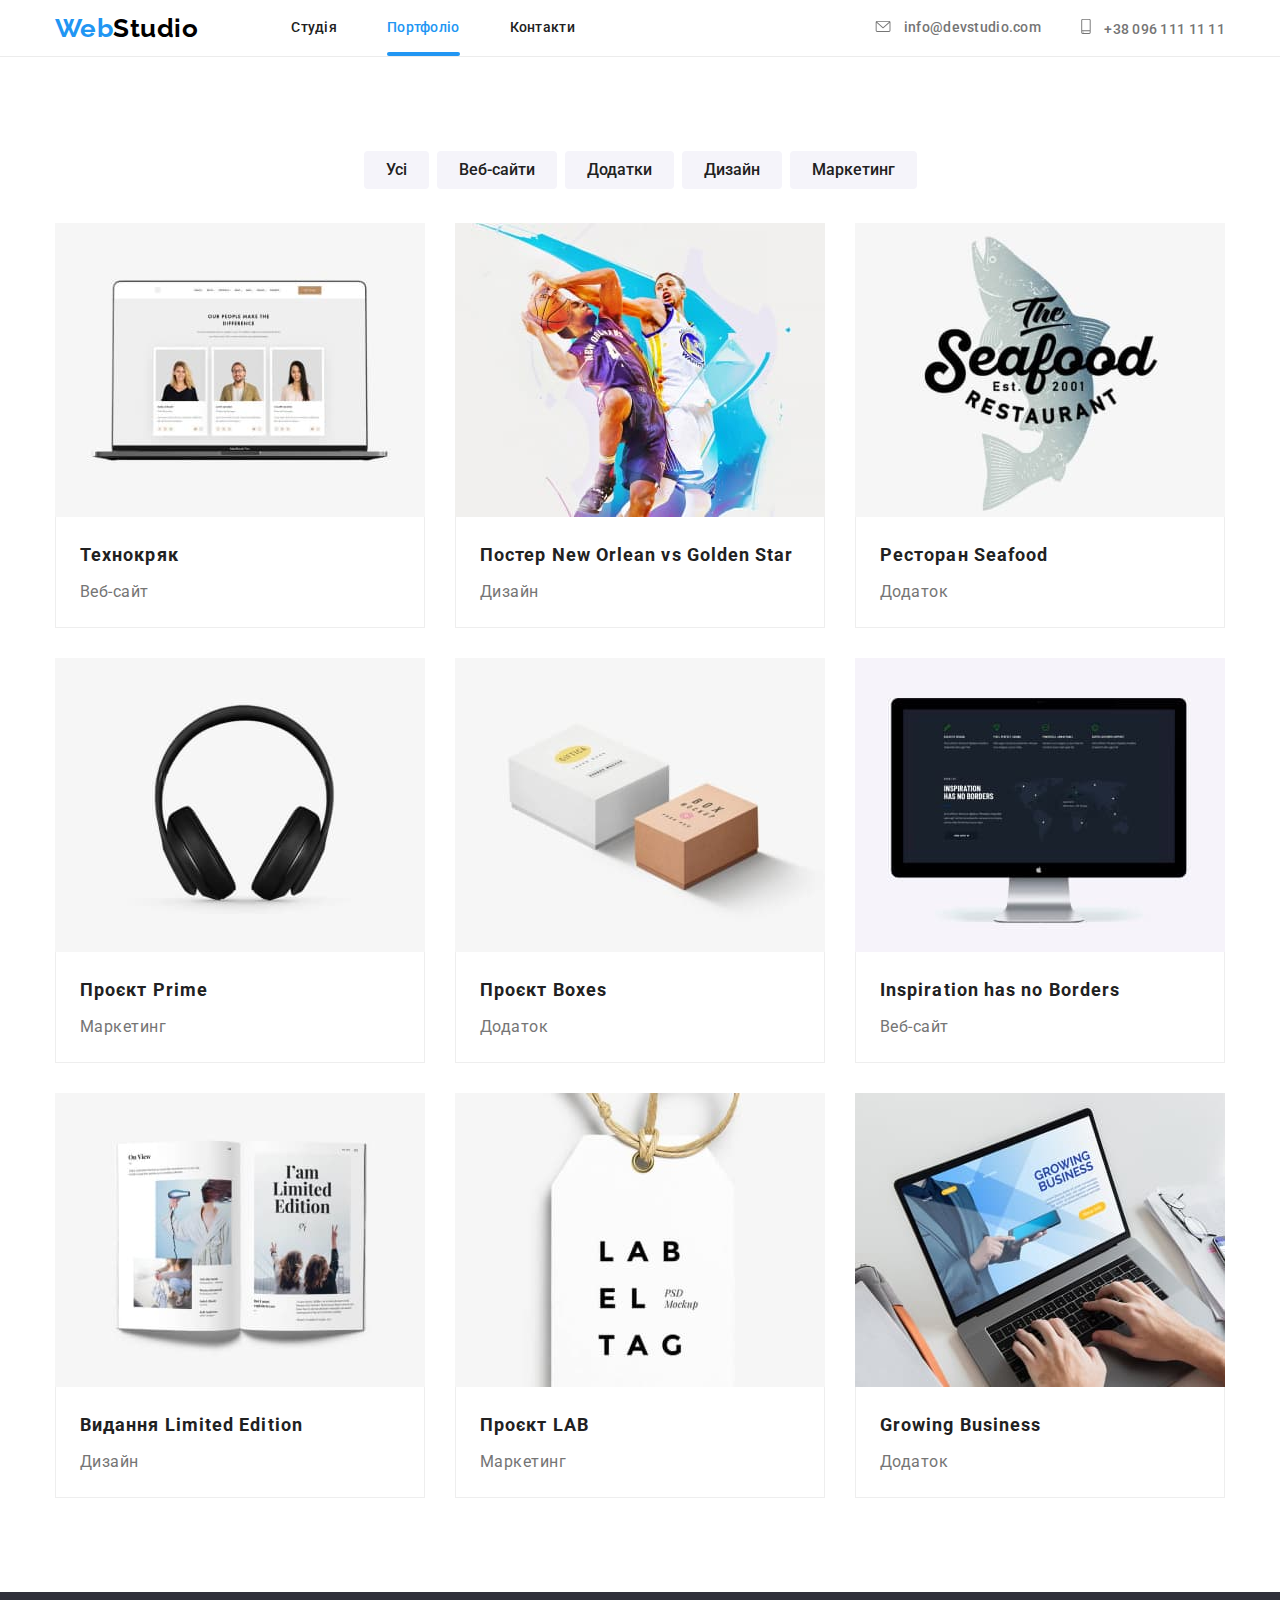
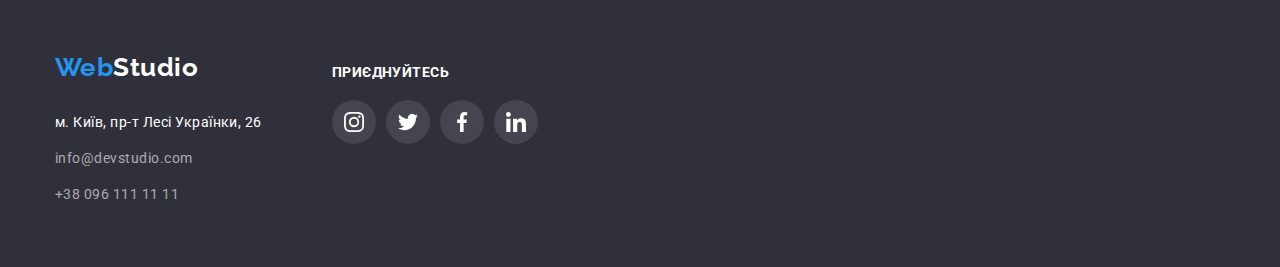
==== portfolio.html @ e801eea1 "hw6 start" ====
<!DOCTYPE html>
<html lang="uk">
<head>
    <meta charset="UTF-8">
    <meta http-equiv="X-UA-Compatible" content="IE=edge">
    <meta name="viewport" content="width=device-width, initial-scale=1.0">
    <title>WebStudio. Портфоліо</title>
    <link href="https://fonts.googleapis.com/css2?family=Raleway:wght@700&family=Roboto:wght@400;500;700;900&display=swap"
        rel="stylesheet">
    <link rel="stylesheet" href="https://cdnjs.cloudflare.com/ajax/libs/modern-normalize/1.1.0/modern-normalize.min.css">
    <link rel="stylesheet" href="./css/styles.css">
</head>
<body>
    <!--Page header-->
    <header class="page-header">
        <div class="container">
        <nav class="nav">
            <!--Logo-->
            <a href="/" class="logo">Web<span class="studio-header">Studio</span></a>
            <!--Links to other pages-->
            <ul class="site-nav list">
                <li class="item"><a href="./index.html" class="link">Студія</a></li>
                <li class="item"><a href="./portfolio.html" class="link current">Портфоліо</a></li>
                <li class="item"><a href="" class="link">Контакти</a></li>
            </ul>        
        <!--Contacts-->
        <ul class="contact-nav list">
            <li class="item">
                <a href="mailto:info@devstudio.com" class="link mail">
                    <svg class="icon" width="16" height="12">
                        <use href="./images/icons.svg#envelope"></use>
                    </svg>                    
                    info@devstudio.com
                </a>
            </li>
            <li class="item">
                <a href="tel:+380961111111" class="link tel">
                    <svg class="icon" width="10" height="16">
                        <use href="./images/icons.svg#smartphone"></use>
                    </svg>
                    +38 096 111 11 11
                </a>
            </li>
        </ul>
        </nav>
        </div>
    </header>
    <!-- Main content -->
    <main>
        <section class="portfolio">
            <div class="container">
                <h1 hidden>Портфоліо</h1>
                <!-- Buttons -->
                <ul class="buttons list">
                    <li class="item"><button class="link all" type="button">Усі</button></li>
                    <li class="item"><button class="link" type="button">Веб-сайти</button></li>
                    <li class="item"><button class="link" type="button">Додатки</button></li>
                    <li class="item"><button class="link" type="button">Дизайн</button></li>
                    <li class="item"><button class="link" type="button">Маркетинг</button></li>
                </ul>
                <!-- Projects -->
                <ul class="works list">
                    <li class="item">
                        <article class="card">
                            <a href="" class="service">
                                <div class="thumb">
                                    <img src="./images/img1.jpg" alt="Фото людей на мніторі" width="370">                                    
                                    <p class="text-overlay">Ресурс пропонує комплексні пропозиції з різним рівнем функціоналу та сервісів. Все це дозволить відвідувачу отримати
                                        вичерпні відомості про компанію чи приватну особу.</p>                                    
                                </div>
                                <div class="case">                                
                                    <h2 class="title">Технокряк</h2>
                                    <p class="text">Веб-сайт</p>
                                </div>
                            </a>
                        </article>
                    </li>
                    <li class="item">
                        <article class="card">
                            <a href="" class="service">
                                <div class="thumb">
                                    <img src="./images/img2.jpg" alt="Баскетболісти" width="370">                                    
                                    <p class="text-overlay">Ресурс пропонує комплексні пропозиції з різним рівнем функціоналу та сервісів. Все це
                                        дозволить відвідувачу отримати вичерпні відомості про компанію чи приватну особу.</p>                                    
                                </div>
                                <div class="case">
                                    <h2 class="title">Постер New Orlean vs Golden Star</h2>
                                    <p class="text">Дизайн</p>
                                </div>
                            </a>
                        </article>
                    </li>
                    <li class="item">
                        <article class="card">
                            <a href="" class="service">
                                <div class="thumb">
                                    <img src="./images/img3.jpg" alt="Логотип ресторану" width="370">                                    
                                    <p class="text-overlay">Ресурс пропонує комплексні пропозиції з різним рівнем функціоналу та сервісів. Все це
                                        дозволить відвідувачу отримати вичерпні відомості про компанію чи приватну особу.</p>                                
                                </div>
                                <div class="case">
                                    <h2 class="title">Ресторан Seafood</h2>
                                    <p class="text">Додаток</p>
                                </div>
                            </a>
                        </article>
                    </li>
                    <li class="item">
                        <article class="card">
                            <a href="" class="service">
                                <div class="thumb">
                                    <img src="./images/img4.jpg" alt="Навухники" width="370">                                    
                                    <p class="text-overlay">Ресурс пропонує комплексні пропозиції з різним рівнем функціоналу та сервісів. Все це
                                        дозволить відвідувачу отримати вичерпні відомості про компанію чи приватну особу.</p>                                    
                                </div>
                                <div class="case">
                                    <h2 class="title">Проєкт Prime</h2>
                                    <p class="text">Маркетинг</p>
                                </div>
                            </a>
                        </article>
                    </li>
                    <li class="item">
                        <article class="card">
                            <a href="" class="service">
                                <div class="thumb">
                                    <img src="./images/img5.jpg" alt="Коробки" width="370">                                    
                                    <p class="text-overlay">Ресурс пропонує комплексні пропозиції з різним рівнем функціоналу та сервісів. Все це
                                        дозволить відвідувачу отримати вичерпні відомості про компанію чи приватну особу.</p>                                    
                                </div>
                                <div class="case">
                                    <h2 class="title">Проєкт Boxes</h2>
                                    <p class="text">Додаток</p>
                                </div>
                            </a>
                        </article>
                    </li>
                    <li class="item">
                        <article class="card">
                            <a href="" class="service">
                                <div class="thumb">
                                    <img src="./images/img6.jpg" alt="Монітор" width="370">                                    
                                    <p class="text-overlay">Ресурс пропонує комплексні пропозиції з різним рівнем функціоналу та сервісів. Все це
                                        дозволить відвідувачу отримати вичерпні відомості про компанію чи приватну особу.</p>                                    
                                </div>
                                <div class="case">
                                    <h2 class="title">Inspiration has no Borders</h2>
                                    <p class="text">Веб-сайт</p>
                                </div>
                            </a>
                        </article>
                    </li>
                    <li class="item">
                        <article class="card">
                            <a href="" class="service">
                                <div class="thumb">
                                    <img src="./images/img7.jpg" alt="Журнал" width="370">                                    
                                    <p class="text-overlay">Ресурс пропонує комплексні пропозиції з різним рівнем функціоналу та сервісів. Все це
                                        дозволить відвідувачу отримати вичерпні відомості про компанію чи приватну особу.</p>                                    
                                </div>
                                <div class="case">
                                    <h2 class="title">Видання Limited Edition</h2>
                                    <p class="text">Дизайн</p>
                                </div>
                            </a>
                        </article>
                    </li>
                    <li class="item">
                        <article class="card">
                            <a href="" class="service">
                                <div class="thumb">
                                    <img src="./images/img8.jpg" alt="Етикетка" width="370">                                    
                                    <p class="text-overlay">Ресурс пропонує комплексні пропозиції з різним рівнем функціоналу та сервісів. Все це
                                        дозволить відвідувачу отримати вичерпні відомості про компанію чи приватну особу.</p>                                    
                                </div>
                                <div class="case">
                                    <h2 class="title">Проєкт LAB</h2>
                                    <p class="text">Маркетинг</p>
                                </div>
                            </a>
                        </article>
                    </li>
                    <li class="item">
                        <article class="card">
                            <a href="" class="service">
                                <div class="thumb">
                                    <img src="./images/img9.jpg" alt="Ноутбук" width="370">                                    
                                    <p class="text-overlay">Ресурс пропонує комплексні пропозиції з різним рівнем функціоналу та сервісів. Все це
                                        дозволить відвідувачу отримати вичерпні відомості про компанію чи приватну особу.</p>                                    
                                </div>
                                <div class="case">
                                    <h2 class="title">Growing Business</h2>
                                    <p class="text">Додаток</p>
                                </div>
                        </a>
                        </article>
                    </li>
                </ul>                
            </div>
        </section>
    </main>
    <!-- Footer -->
    <footer class="footer">
        <div class="container">
            <div class="footer-contacts">
                <a href="/" class="logo">Web<span class="studio-footer">Studio</span></a>
                <address class="address">
                    <p class="map">м. Київ, пр-т Лесі Українки, 26</p>
                    <a href="mailto:info@devstudio.com" class="link mail">info@devstudio.com</a>
                    <a href="tel:+380961111111" class="link tel">+38 096 111 11 11</a>
                </address>
            </div>
            <div class="footer-join">
                <h3 class="title">приєднуйтесь</h3>
                <ul class="footer-join-list list">
                    <li class="footer-soc-items">
                        <a href="#" class="footer-soc-link link">
                            <svg width="20" height="20" class="footer-soc-icons">
                                <use href="./images/icons.svg#instagram"></use>
                            </svg>
                        </a>
                    </li>
                    <li class="footer-soc-items">
                        <a href="#" class="footer-soc-link link">
                            <svg width="20" height="20" class="footer-soc-icons">
                                <use href="./images/icons.svg#twitter"></use>
                            </svg>
                        </a>
                    </li>
                    <li class="footer-soc-items">
                        <a href="#" class="footer-soc-link link">
                            <svg width="20" height="20" class="footer-soc-icons">
                                <use href="./images/icons.svg#facebook"></use>
                            </svg>
                        </a>
                    </li>
                    <li class="footer-soc-items">
                        <a href="#" class="footer-soc-link link">
                            <svg width="20" height="20" class="footer-soc-icons">
                                <use href="./images/icons.svg#linkedin"></use>
                            </svg>
                        </a>
                    </li>
                </ul>
            </div>
        </div>
    </footer>
</body>
</html>
---- css/styles.css ----
/* основной цвет текста #212121*/
/* вторичный цвет теста #757575*/
/* цвет акцента #2196F3*/
/* белый цвет текста #FFFFFF*/
/* черный цвет лого #000000*/
/* серый цвет текста в футере rgba(255, 255, 255, 0.6)*/
/* бэкграунд цвет основной #FFFFFF */
/* бэкграунд цвет второстепенный #F5F4FA */
/* бэкграунд цвет хедера #FFFFFF */
/* бэкграунд цвет футера и героя #2F303A */
/* цвет ссылок футера rgba(255, 255, 255, 0.6) */
/* цвет неактивной иконки #AFB1B8 */
/* Постоянный эффект тени 0px 1px 3px rgba(0, 0, 0, 0.12), 0px 1px 1px rgba(0, 0, 0, 0.14), 0px 2px 1px rgba(0, 0, 0, 0.2) */
/* функция распределения времени cubic-bezier(0.4, 0, 0.2, 1) */

*,
*::before,
*::after {
  box-sizing: border-box;
}

:root {
  --primary-text-color: #212121;
  --secondary-text-color: #757575;
  --accent-color: #2196f3;
  --primary-white-color: #ffffff;
  --works-item-gap: 30px;
  --inactive-icon: #afb1b8;
  --secondary-background-color: #f5f4fa;
  --time-function: 250ms cubic-bezier(0.4, 0, 0.2, 1);
  --constant-shadow: 0px 1px 3px rgba(0, 0, 0, 0.12), 0px 1px 1px rgba(0, 0, 0, 0.14),
    0px 2px 1px rgba(0, 0, 0, 0.2);
}

body {
  background-color: #ffffff;
  color: var(--primary-text-color);

  font-family: roboto, sans-serif;
  letter-spacing: 0.03em;
  font-weight: 500;
}

.list {
  list-style: none;

  padding: 0;
  margin: 0;
}

.page-header {
  border-bottom: 1px solid #ececec;
}

.container {
  margin-left: auto;
  margin-right: auto;
  padding-left: 15px;
  padding-right: 15px;
  width: 1200px;
}

img {
  display: block;
  min-width: 100%;
  height: auto;
}

/* Logo */
.logo {
  color: var(--accent-color);

  text-decoration: none;
  font-family: raleway, cursive;
  font-weight: 700;
  font-size: 26px;
  line-height: 1.19;
}

.studio-header {
  color: #000000;
}

.studio-footer {
  color: #ffffff;
}

/* Site nav */
.nav {
  display: flex;
  align-items: center;
}
.site-nav {
  display: flex;
  margin-left: 93px;
}

.site-nav .item:not(:last-child) {
  margin-right: 50px;
}

.site-nav .link {
  display: block;
  padding-top: 20px;
  padding-bottom: 20px;

  color: var(--primary-text-color);

  text-decoration: none;
  font-size: 14px;
  line-height: 1.14;
  letter-spacing: 0.02em;

  transition: color var(--time-function);
}

.site-nav .link:hover,
.site-nav .link:focus {
  color: var(--accent-color);
}

.site-nav .current {
  color: var(--accent-color);

  position: relative;
}

.site-nav .current::after {
  content: '';

  position: absolute;
  left: 0;
  bottom: 0;

  display: block;
  width: 100%;
  height: 4px;
  background-color: var(--accent-color);
  border-radius: 2px;
}

/* Contact nav */
.contact-nav {
  display: flex;
  margin-left: auto;
}

.contact-nav .item + .item {
  padding-left: 40px;
}

.contact-nav .link {
  text-decoration: none;
  font-size: 14px;
  line-height: 1.14;
  letter-spacing: 0.02em;

  color: var(--secondary-text-color);

  transition: color var(--time-function);
}

.contact-nav .link:hover,
.contact-nav .link:focus {
  color: var(--accent-color);
}

.contact-nav .icon {
  fill: currentColor;
  margin-right: 10px;
}

/* Hero */
.hero {
  max-width: 1600px;
  height: 600px;
  margin-left: auto;
  margin-right: auto;

  background-image: linear-gradient(rgba(47, 48, 58, 0.4), rgba(47, 48, 58, 0.4)),
    url(../images/banner.jpg);
  background-color: #2f303a;
  background-repeat: no-repeat;
  background-size: cover;
  background-position: center;
}

.hero .container {
  padding-top: 200px;
  padding-bottom: 200px;
  text-align: center;
}

.hero .title {
  color: #ffffff;

  font-weight: 900;
  font-size: 44px;
  line-height: 1.36;
  letter-spacing: 0.06em;
  text-transform: uppercase;

  margin-top: 0;
  margin-bottom: 30px;
}

button {
  font-family: inherit;
}

.button {
  background-color: var(--accent-color);
  color: var(--primary-white-color);

  border-style: none;
  border-radius: 4px;
  padding: 10px 24px;
  text-align: center;
  min-width: 200px;
}

.hero .button {
  font-weight: 700;
  font-size: 16px;
  line-height: 1.88;
  align-items: center;
  text-align: center;
  letter-spacing: 0.06em;

  transition: color var(--time-function), background-color var(--time-function);

  cursor: pointer;
}

.button:hover,
.button:focus {
  color: var(--accent-color);
  background-color: var(--primary-white-color);
}

/* Section */
.section-title {
  color: var(--primary-text-color);

  font-weight: 700;
  font-size: 36px;
  line-height: 1.17;
  text-align: center;

  margin-top: 0;
  margin-bottom: 50px;
}

.img-box {
  position: relative;
}

.label {
  position: absolute;
  left: 0;
  bottom: 0;
  width: 100%;
  height: 70px;
  margin: 0;
  padding-top: 27px;
  padding-bottom: 27px;

  background: rgba(47, 48, 58, 0.8);

  font-family: 'Roboto';
  font-style: normal;
  font-weight: 700;
  font-size: 14px;
  line-height: 16px;
  text-align: center;
  letter-spacing: 0.03em;
  text-transform: uppercase;

  color: var(--primary-white-color);
}

/* Features */
.advantage .container {
  margin-top: 94px;
  margin-bottom: 94px;
}
.feature .title {
  color: var(--primary-text-color);

  font-weight: 700;
  font-size: 14px;
  line-height: 1.14;
  text-transform: uppercase;

  margin-top: 0;
  margin-bottom: 10px;
}

.feature {
  display: flex;
}

.feature .item + .item {
  padding-left: 30px;
}

.feature .text {
  color: var(--secondary-text-color);

  font-weight: 400;
  font-size: 14px;
  line-height: 1.71;

  margin-top: 0;
  margin-bottom: 0;
}

.advantage-card {
  width: 270px;
  height: 120px;
  background-color: var(--secondary-background-color);
  border-radius: 4px;
  margin-bottom: 30px;
  margin-right: 0;
  display: flex;
  justify-content: center;
  align-items: center;
}

/* Team */
.team {
  background-color: var(--secondary-background-color);
}

.team .container {
  margin-top: 94px;
  padding-top: 94px;
  padding-bottom: 94px;
}

.feature .name {
  font-size: 16px;
  line-height: 1.19;
  text-align: center;

  margin-top: 0px;
  margin-bottom: 10px;
}

.feature .cards {
  box-shadow: var(--constant-shadow);
  border-radius: 0 0 4px 4px;
  overflow: hidden;
}

.team .text {
  font-weight: 400;
  font-size: 16px;
  line-height: 1.19;
  text-align: center;
  margin-bottom: 16px;
}

.cards .person {
  padding: 30px 0;
}

.feature .person {
  background-color: #ffffff;
}

.team-soc-list {
  display: flex;
  justify-content: center;
  align-items: center;
}

.team-soc-items {
  width: 44px;
  height: 44px;
}

.team-soc-items:not(:last-child) {
  margin-right: 10px;
}

.team-soc-link {
  width: 100%;
  height: 100%;
  display: flex;
  border-radius: 50%;
  justify-content: center;
  align-items: center;

  transition: background-color var(--time-function);
}

.team-soc-link:hover,
.team-soc-link:focus {
  background-color: var(--accent-color);
}

.team-soc-link:hover .team-soc-icons,
.team-soc-link:focus .team-soc-icons {
  fill: var(--primary-white-color);
}

.team-soc-icons {
  fill: var(--inactive-icon);

  transition: fill var(--time-function);
}

/* Clients */
.clients-items:not(:last-child) {
  margin-right: 30px;
}

.regular-clients {
  padding-top: 94px;
  padding-bottom: 94px;
}

.clients-list {
  display: flex;
  justify-content: center;
  align-items: center;
}

.clients-items {
  width: 170px;
  height: 92px;
  border: 1px solid var(--inactive-icon);
  border-radius: 4px;

  transition: border var(--time-function);
}

.clients-link {
  width: 100%;
  height: 100%;
  display: flex;
  justify-content: center;
  align-items: center;
}

.clients-icons {
  fill: var(--inactive-icon);

  transition: fill var(--time-function);
}

.clients-items:hover,
.clients-items:focus {
  border: 1px solid var(--accent-color);
}

.clients-link:hover .clients-icons,
.clients-link:focus .clients-icons {
  fill: var(--accent-color);
}

/* Filter */
.buttons {
  display: flex;
  align-items: center;
  justify-content: center;
}

.buttons .item + .item {
  padding-left: 8px;
}

.container .buttons {
  margin-top: 94px;
  margin-bottom: 34px;
}

.buttons .link {
  border-style: none;
  border-radius: 4px;
  padding: 6px 22px;
  text-align: center;

  color: var(--primary-text-color);
  background-color: var(--secondary-background-color);

  font-weight: 500;
  font-size: 16px;
  line-height: 1.63;
  text-align: center;

  transition: color var(--time-function), background-color var(--time-function),
    box-shadow var(--time-function);
}

.buttons .link:hover,
.buttons .link:focus {
  color: var(--primary-white-color);
  background-color: var(--accent-color);
  box-shadow: 0px 4px 4px rgba(0, 0, 0, 0.25);
}

.buttons .link {
  cursor: pointer;
}

/* Portfolio */
.works {
  display: flex;
  flex-wrap: wrap;

  margin-left: calc(-1 * var(--works-item-gap));
  margin-top: calc(-1 * var(--works-item-gap));
}

.works .item {
  flex-basis: calc(100% / 3 - var(--works-item-gap));
  margin-left: var(--works-item-gap);
  margin-top: var(--works-item-gap);

  transition: box-shadow var(--time-function);
}

.works .item:hover,
.works .item:focus {
  box-shadow: 0px 4px 4px rgba(0, 0, 0, 0.25);
}

.works .service {
  text-decoration: none;
}

.works .text {
  color: var(--secondary-text-color);

  font-weight: 400;
  font-size: 16px;
  line-height: 1.88;
}

.works .title {
  color: var(--primary-text-color);

  font-weight: 700;
  font-size: 18px;
  line-height: 2;
  letter-spacing: 0.06em;
}

/* Cards overlay */
.card .thumb {
  position: relative;
  overflow: hidden;
}

.text-overlay {
  position: absolute;
  top: 0;
  left: 0;
  width: 100%;
  height: 100%;
  background-color: rgba(33, 150, 243, 0.9);

  transform: translateY(100%);
  transition: transform var(--time-function);

  font-family: 'Roboto';
  font-style: normal;
  font-weight: 400;
  font-size: 18px;
  line-height: 28px;
  letter-spacing: 0.03em;
  color: var(--primary-white-color);

  margin: 0;
  padding: 63px 24px;
}

.service:hover .text-overlay,
.service:focus .text-overlay {
  transform: translateY(0);
}

.card {
  overflow: hidden;
}

/* Card */
.case .title {
  margin-top: 0;
  margin-bottom: 0;
}

.case .text {
  margin-top: 4px;
  margin-bottom: 0;
}

.card .case {
  padding: 20px 24px;
  border-left: 1px solid #eeeeee;
  border-right: 1px solid #eeeeee;
  border-bottom: 1px solid #eeeeee;
}

.portfolio .container {
  margin-bottom: 94px;
}

/* Footer */
.footer {
  background-color: #2f303a;
}

.footer {
  padding-top: 60px;
  padding-bottom: 60px;
}

.address .map {
  color: #ffffff;

  margin-top: 0;
  margin-bottom: 0;
}

.address .link {
  text-decoration: none;
  color: rgba(255, 255, 255, 0.6);

  display: block;

  transition: color var(--time-function);
}

.address .link:hover,
.address .link:focus {
  color: var(--accent-color);
}

.address {
  font-style: normal;
  margin-top: 28px;
}

.address .map,
.address .link {
  font-weight: 400;
  font-size: 14px;
  line-height: 1.71;
}

.address .mail {
  margin-top: 12px;
  margin-bottom: 12px;
}

.footer .container {
  display: flex;
}

.footer .title {
  margin: 0;
  margin-bottom: 20px;

  font-family: 'Roboto';
  font-style: normal;
  font-weight: 700;
  font-size: 14px;
  line-height: 16px;
  letter-spacing: 0.03em;
  text-transform: uppercase;

  color: #ffffff;
}

.footer-join {
  margin-left: 70px;
  margin-top: 12px;
}

.footer-join-list {
  display: flex;
  justify-content: center;
  align-items: center;
}

.footer-soc-items {
  width: 44px;
  height: 44px;
}

.footer-soc-items:not(:last-child) {
  margin-right: 10px;
}

.footer-soc-link {
  width: 100%;
  height: 100%;
  display: flex;
  justify-content: center;
  align-items: center;
  border-radius: 50%;

  transition: background-color var(--time-function);
}

.footer-soc-link {
  background-color: rgba(255, 255, 255, 0.1);
}

.footer-soc-link:hover,
.footer-soc-link:focus {
  background-color: var(--accent-color);
}

.footer-soc-icons {
  fill: var(--primary-white-color);
}

/* Modal window */
.backdrop {
  position: fixed;
  top: 0;
  left: 0;

  width: 100%;
  height: 100%;

  background-color: rgba(0, 0, 0, 0.2);

  transition: opacity var(--time-function), visibility var(--time-function);
}

.backdrop.is-hidden {
  opacity: 0;
  visibility: hidden;
  pointer-events: none;
}

.modal {
  position: absolute;
  top: 50%;
  left: 50%;
  transform: translate(-50%, -50%) scaleY(1);

  min-width: 528px;
  min-height: 581px;

  background-color: var(--primary-white-color);
  border-radius: 4px;
  box-shadow: var(--constant-shadow);

  transition: transform var(--time-function);
}

.backdrop.is-hidden .modal {
  transform: translate(-50%, -50%) scaleY(0.5);
}

.close-btn {
  position: absolute;
  top: 8px;
  right: 8px;

  width: 30px;
  height: 30px;
  border-radius: 50%;

  border: 1px solid rgba(0, 0, 0, 0.1);
  background-color: var(--primary-white-color);
  box-shadow: var(--constant-shadow);

  cursor: pointer;
}

.close-icon {
  width: 100%;
  height: 100%;
}
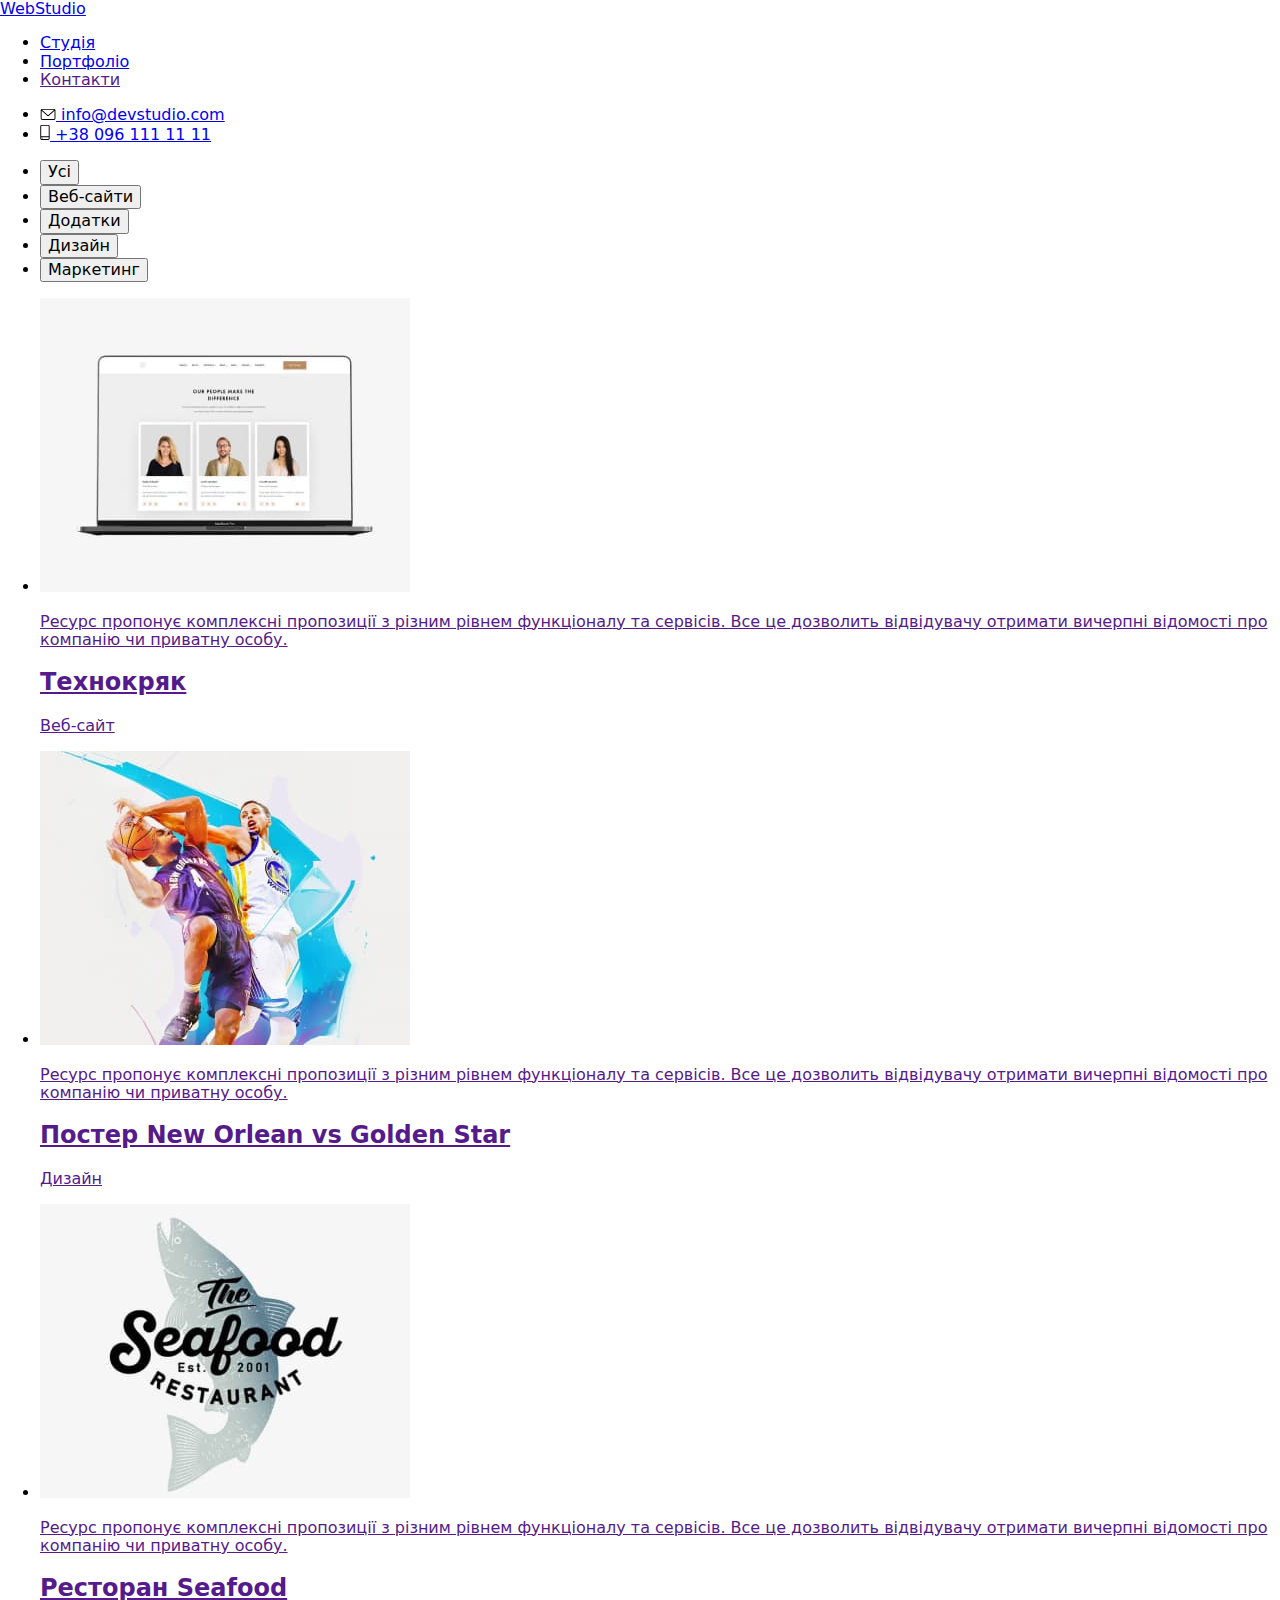
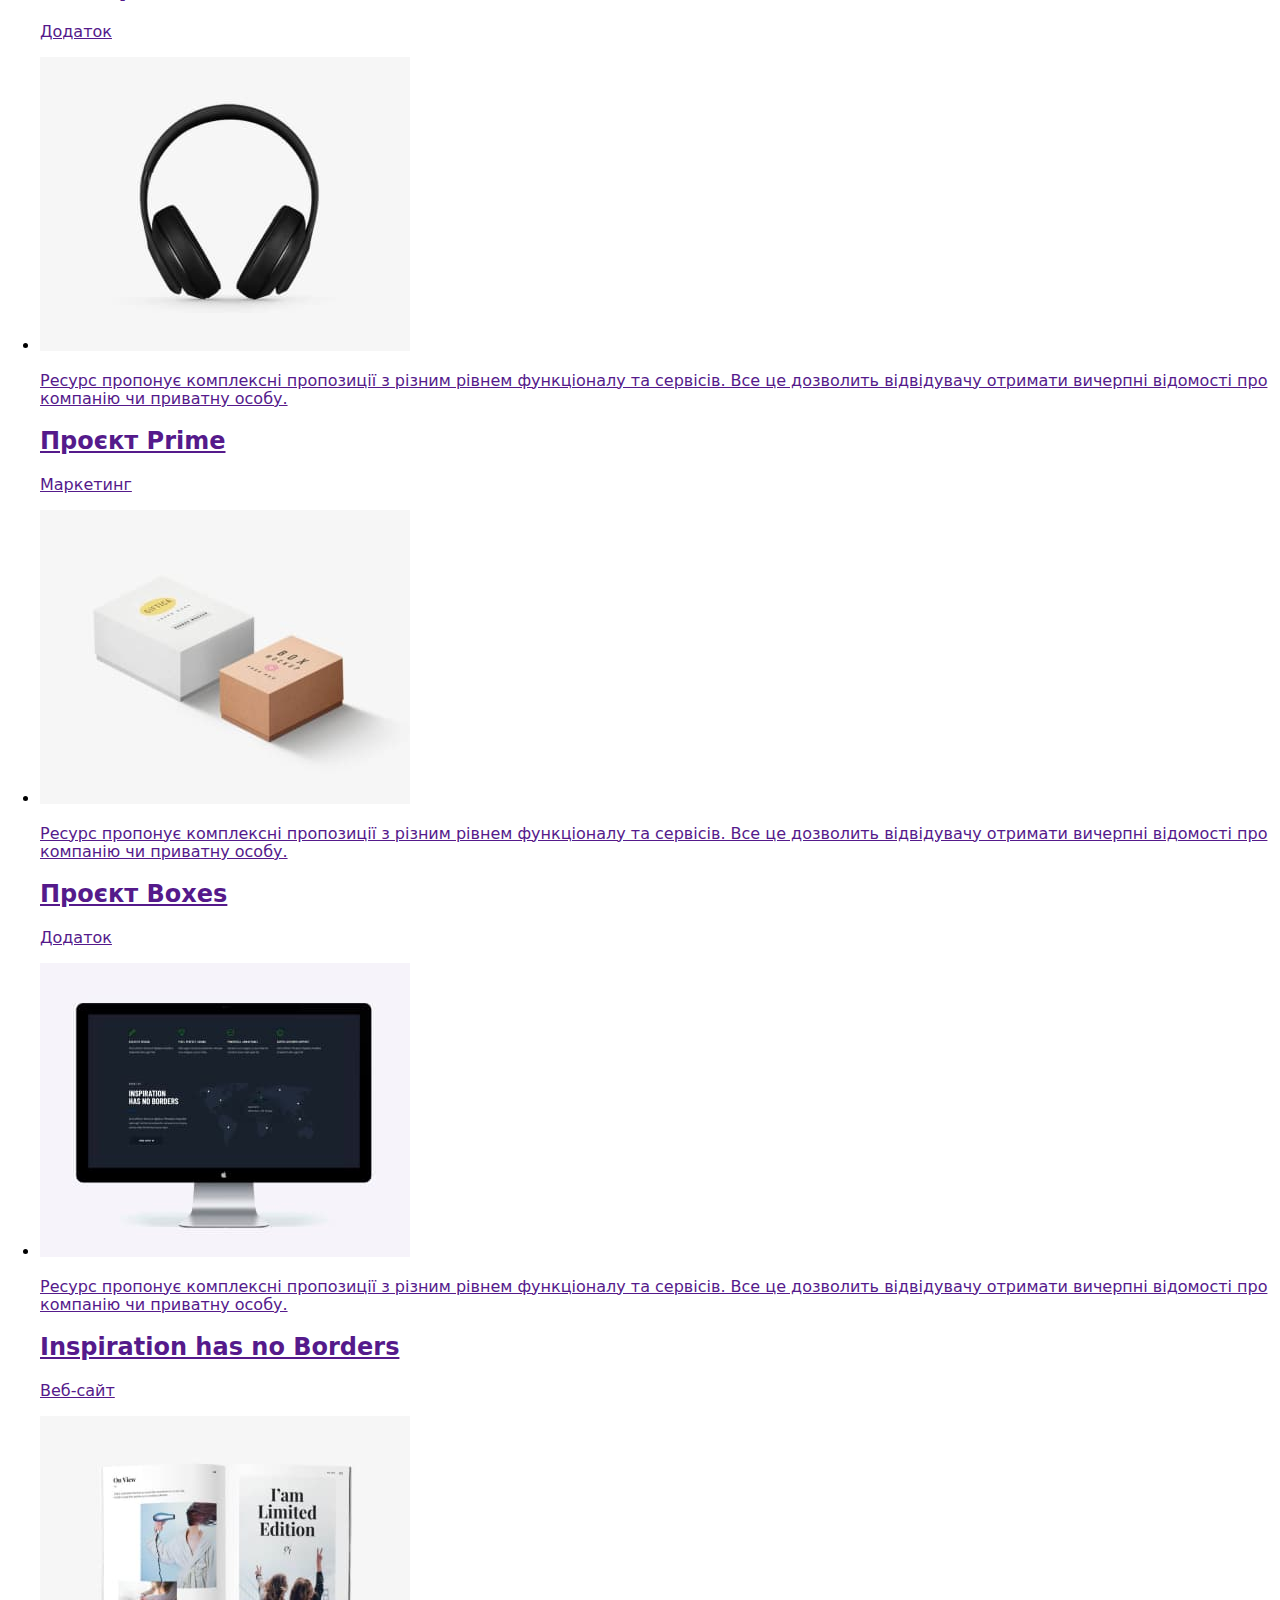
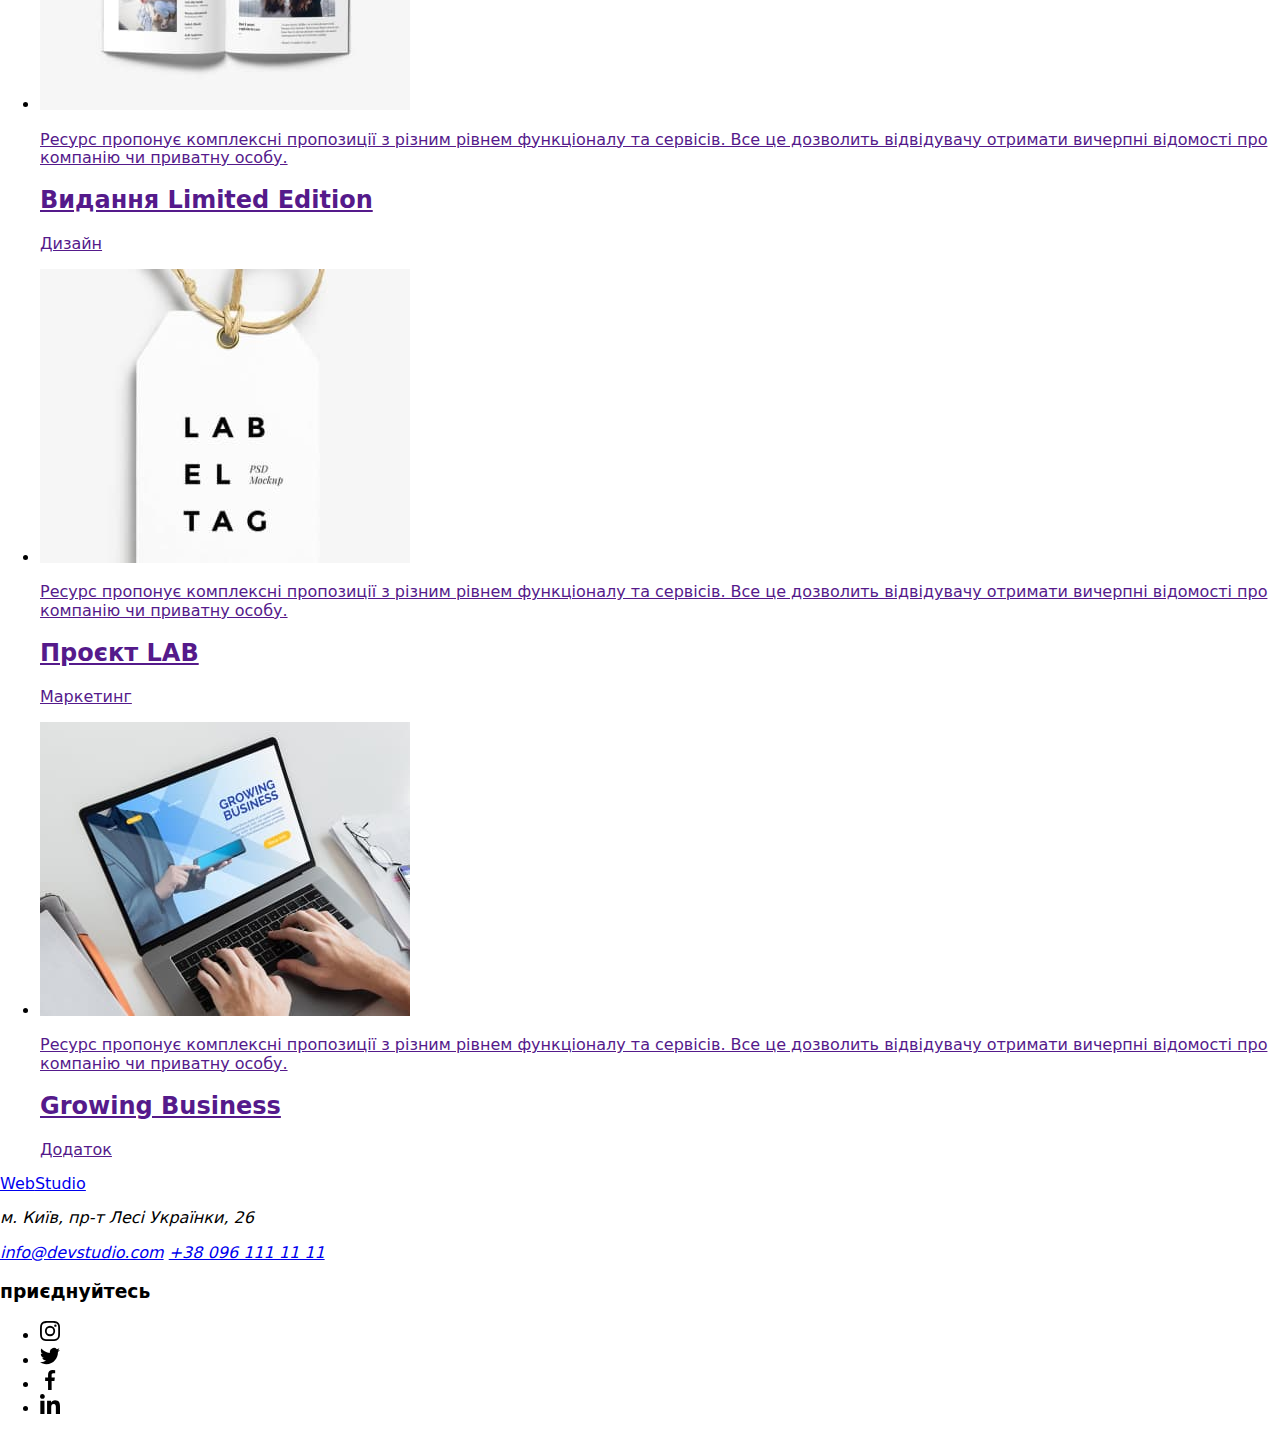
==== commit 219ed9a0: "hw6 input focus" ====
--- a/portfolio.html
+++ b/portfolio.html
@@ -8,7 +8,7 @@
     <link href="https://fonts.googleapis.com/css2?family=Raleway:wght@700&family=Roboto:wght@400;500;700;900&display=swap"
         rel="stylesheet">
     <link rel="stylesheet" href="https://cdnjs.cloudflare.com/ajax/libs/modern-normalize/1.1.0/modern-normalize.min.css">
-    <link rel="stylesheet" href="./css/styles.css">
+    <link rel="stylesheet" href="./css/main.min.css">
 </head>
 <body>
     <!--Page header-->
--- a/css/main.min.css
+++ b/css/main.min.css
@@ -0,0 +1 @@
+/*# sourceMappingURL=main.min.css.map */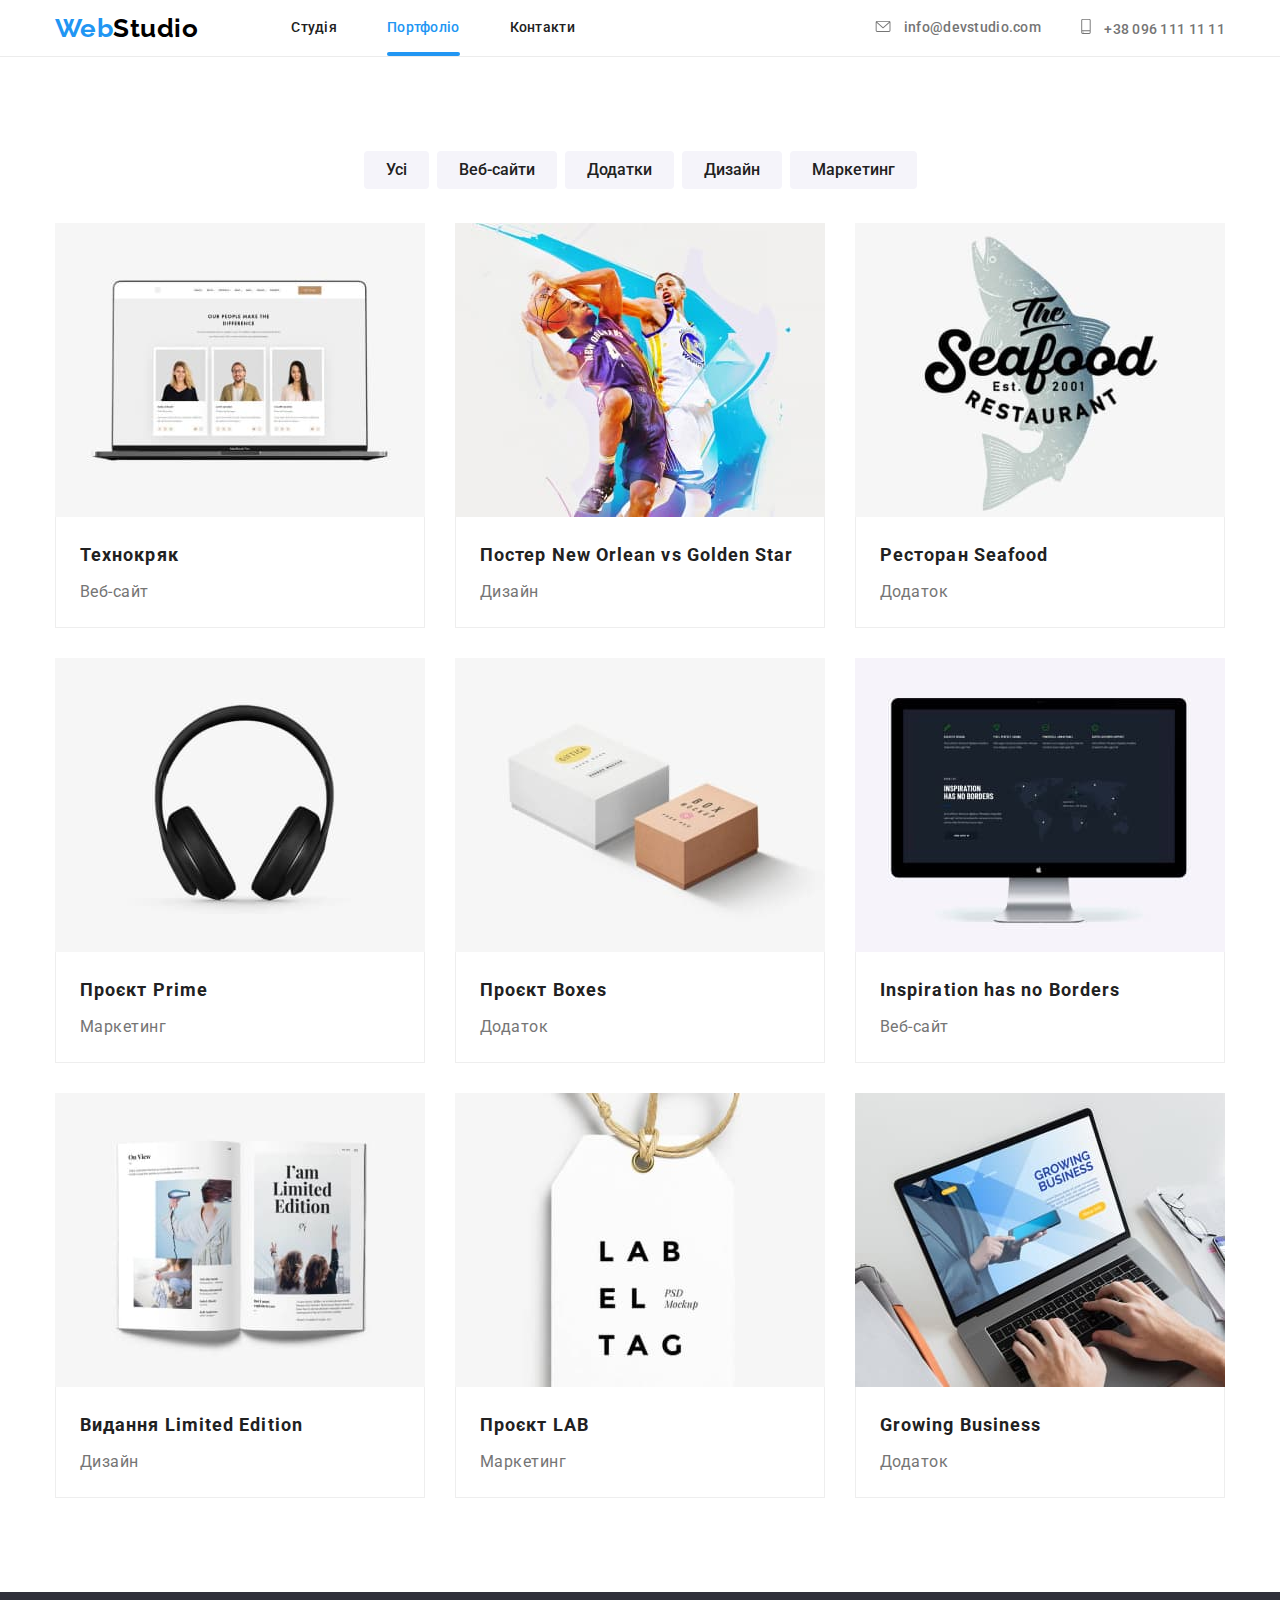
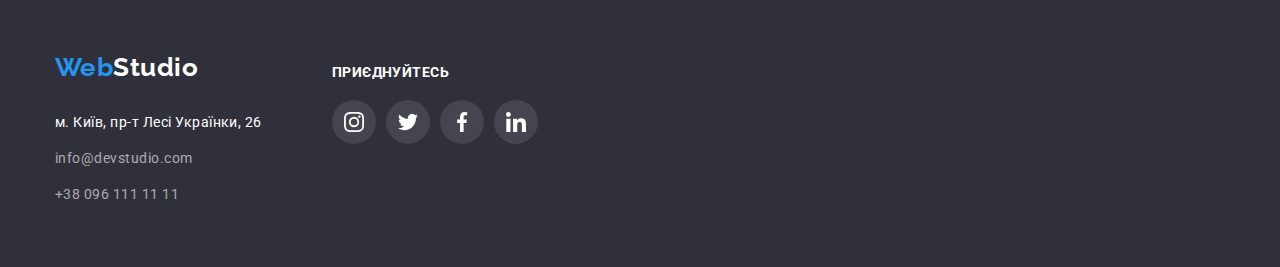
==== commit cba2208d: "hw6 done" ====
--- a/portfolio.html
+++ b/portfolio.html
@@ -8,7 +8,7 @@
     <link href="https://fonts.googleapis.com/css2?family=Raleway:wght@700&family=Roboto:wght@400;500;700;900&display=swap"
         rel="stylesheet">
     <link rel="stylesheet" href="https://cdnjs.cloudflare.com/ajax/libs/modern-normalize/1.1.0/modern-normalize.min.css">
-    <link rel="stylesheet" href="./css/main.min.css">
+    <link rel="stylesheet" href="./css/styles.css">
 </head>
 <body>
     <!--Page header-->
--- a/css/styles.css
+++ b/css/styles.css
@@ -0,0 +1,989 @@
+/* основной цвет текста #212121*/
+/* вторичный цвет теста #757575*/
+/* цвет акцента #2196F3*/
+/* белый цвет текста #FFFFFF*/
+/* черный цвет лого #000000*/
+/* серый цвет текста в футере rgba(255, 255, 255, 0.6)*/
+/* бэкграунд цвет основной #FFFFFF */
+/* бэкграунд цвет второстепенный #F5F4FA */
+/* бэкграунд цвет хедера #FFFFFF */
+/* бэкграунд цвет футера и героя #2F303A */
+/* цвет ссылок футера rgba(255, 255, 255, 0.6) */
+/* цвет неактивной иконки #AFB1B8 */
+/* Постоянный эффект тени 0px 1px 3px rgba(0, 0, 0, 0.12), 0px 1px 1px rgba(0, 0, 0, 0.14), 0px 2px 1px rgba(0, 0, 0, 0.2) */
+/* функция распределения времени cubic-bezier(0.4, 0, 0.2, 1) */
+
+*,
+*::before,
+*::after {
+  box-sizing: border-box;
+}
+
+:root {
+  --primary-text-color: #212121;
+  --secondary-text-color: #757575;
+  --accent-color: #2196f3;
+  --primary-white-color: #ffffff;
+  --works-item-gap: 30px;
+  --inactive-icon: #afb1b8;
+  --secondary-background-color: #f5f4fa;
+  --footer-background-color: #2f303a;
+  --time-function: 250ms cubic-bezier(0.4, 0, 0.2, 1);
+  --constant-shadow: 0px 1px 3px rgba(0, 0, 0, 0.12), 0px 1px 1px rgba(0, 0, 0, 0.14),
+    0px 2px 1px rgba(0, 0, 0, 0.2);
+}
+
+body {
+  background-color: #ffffff;
+  color: var(--primary-text-color);
+
+  font-family: roboto, sans-serif;
+  letter-spacing: 0.03em;
+  font-weight: 500;
+}
+
+.list {
+  list-style: none;
+
+  padding: 0;
+  margin: 0;
+}
+
+.page-header {
+  border-bottom: 1px solid #ececec;
+}
+
+.container {
+  margin-left: auto;
+  margin-right: auto;
+  padding-left: 15px;
+  padding-right: 15px;
+  width: 1200px;
+}
+
+img {
+  display: block;
+  min-width: 100%;
+  height: auto;
+}
+
+/* Logo */
+.logo {
+  color: var(--accent-color);
+
+  text-decoration: none;
+  font-family: raleway, cursive;
+  font-weight: 700;
+  font-size: 26px;
+  line-height: 1.19;
+}
+
+.studio-header {
+  color: #000000;
+}
+
+.studio-footer {
+  color: #ffffff;
+}
+
+/* Site nav */
+.nav {
+  display: flex;
+  align-items: center;
+}
+.site-nav {
+  display: flex;
+  margin-left: 93px;
+}
+
+.site-nav .item:not(:last-child) {
+  margin-right: 50px;
+}
+
+.site-nav .link {
+  display: block;
+  padding-top: 20px;
+  padding-bottom: 20px;
+
+  color: var(--primary-text-color);
+
+  text-decoration: none;
+  font-size: 14px;
+  line-height: 1.14;
+  letter-spacing: 0.02em;
+
+  transition: color var(--time-function);
+}
+
+.site-nav .link:hover,
+.site-nav .link:focus {
+  color: var(--accent-color);
+}
+
+.site-nav .current {
+  color: var(--accent-color);
+
+  position: relative;
+}
+
+.site-nav .current::after {
+  content: '';
+
+  position: absolute;
+  left: 0;
+  bottom: 0;
+
+  display: block;
+  width: 100%;
+  height: 4px;
+  background-color: var(--accent-color);
+  border-radius: 2px;
+}
+
+/* Contact nav */
+.contact-nav {
+  display: flex;
+  margin-left: auto;
+}
+
+.contact-nav .item + .item {
+  padding-left: 40px;
+}
+
+.contact-nav .link {
+  text-decoration: none;
+  font-size: 14px;
+  line-height: 1.14;
+  letter-spacing: 0.02em;
+
+  color: var(--secondary-text-color);
+
+  transition: color var(--time-function);
+}
+
+.contact-nav .link:hover,
+.contact-nav .link:focus {
+  color: var(--accent-color);
+}
+
+.contact-nav .icon {
+  fill: currentColor;
+  margin-right: 10px;
+}
+
+/* Hero */
+.hero {
+  max-width: 1600px;
+  height: 600px;
+  margin-left: auto;
+  margin-right: auto;
+
+  background-image: linear-gradient(rgba(47, 48, 58, 0.4), rgba(47, 48, 58, 0.4)),
+    url(../images/banner.jpg);
+  background-color: #2f303a;
+  background-repeat: no-repeat;
+  background-size: cover;
+  background-position: center;
+}
+
+.hero .container {
+  padding-top: 200px;
+  padding-bottom: 200px;
+  text-align: center;
+}
+
+.hero .title {
+  color: #ffffff;
+
+  font-weight: 900;
+  font-size: 44px;
+  line-height: 1.36;
+  letter-spacing: 0.06em;
+  text-transform: uppercase;
+
+  margin-top: 0;
+  margin-bottom: 30px;
+}
+
+button {
+  font-family: inherit;
+}
+
+.button {
+  background-color: var(--accent-color);
+  color: var(--primary-white-color);
+
+  border-style: none;
+  border-radius: 4px;
+  padding: 10px 24px;
+  text-align: center;
+  min-width: 200px;
+  cursor: pointer;
+}
+
+.hero .button {
+  font-weight: 700;
+  font-size: 16px;
+  line-height: 1.88;
+  align-items: center;
+  text-align: center;
+  letter-spacing: 0.06em;
+
+  /* transition: color var(--time-function), background-color var(--time-function); */
+}
+
+/* .button:hover,
+.button:focus {
+  color: var(--accent-color);
+  background-color: var(--primary-white-color);
+} */
+
+/* Section */
+.section-title {
+  color: var(--primary-text-color);
+
+  font-weight: 700;
+  font-size: 36px;
+  line-height: 1.17;
+  text-align: center;
+
+  margin-top: 0;
+  margin-bottom: 50px;
+}
+
+.img-box {
+  position: relative;
+}
+
+.label {
+  position: absolute;
+  left: 0;
+  bottom: 0;
+  width: 100%;
+  height: 70px;
+  margin: 0;
+  padding-top: 27px;
+  padding-bottom: 27px;
+
+  background: rgba(47, 48, 58, 0.8);
+
+  font-family: 'Roboto';
+  font-style: normal;
+  font-weight: 700;
+  font-size: 14px;
+  line-height: 16px;
+  text-align: center;
+  letter-spacing: 0.03em;
+  text-transform: uppercase;
+
+  color: var(--primary-white-color);
+}
+
+/* Features */
+.advantage .container {
+  margin-top: 94px;
+  margin-bottom: 94px;
+}
+.feature .title {
+  color: var(--primary-text-color);
+
+  font-weight: 700;
+  font-size: 14px;
+  line-height: 1.14;
+  text-transform: uppercase;
+
+  margin-top: 0;
+  margin-bottom: 10px;
+}
+
+.feature {
+  display: flex;
+}
+
+.feature .item + .item {
+  padding-left: 30px;
+}
+
+.feature .text {
+  color: var(--secondary-text-color);
+
+  font-weight: 400;
+  font-size: 14px;
+  line-height: 1.71;
+
+  margin-top: 0;
+  margin-bottom: 0;
+}
+
+.advantage-card {
+  width: 270px;
+  height: 120px;
+  background-color: var(--secondary-background-color);
+  border-radius: 4px;
+  margin-bottom: 30px;
+  margin-right: 0;
+  display: flex;
+  justify-content: center;
+  align-items: center;
+}
+
+/* Team */
+.team {
+  background-color: var(--secondary-background-color);
+}
+
+.team .container {
+  margin-top: 94px;
+  padding-top: 94px;
+  padding-bottom: 94px;
+}
+
+.feature .name {
+  font-size: 16px;
+  line-height: 1.19;
+  text-align: center;
+
+  margin-top: 0px;
+  margin-bottom: 10px;
+}
+
+.feature .cards {
+  box-shadow: var(--constant-shadow);
+  border-radius: 0 0 4px 4px;
+  overflow: hidden;
+}
+
+.team .text {
+  font-weight: 400;
+  font-size: 16px;
+  line-height: 1.19;
+  text-align: center;
+  margin-bottom: 16px;
+}
+
+.cards .person {
+  padding: 30px 0;
+}
+
+.feature .person {
+  background-color: #ffffff;
+}
+
+.team-soc-list {
+  display: flex;
+  justify-content: center;
+  align-items: center;
+}
+
+.team-soc-items {
+  width: 44px;
+  height: 44px;
+}
+
+.team-soc-items:not(:last-child) {
+  margin-right: 10px;
+}
+
+.team-soc-link {
+  width: 100%;
+  height: 100%;
+  display: flex;
+  border-radius: 50%;
+  justify-content: center;
+  align-items: center;
+
+  transition: background-color var(--time-function);
+}
+
+.team-soc-link:hover,
+.team-soc-link:focus {
+  background-color: var(--accent-color);
+}
+
+.team-soc-link:hover .team-soc-icons,
+.team-soc-link:focus .team-soc-icons {
+  fill: var(--primary-white-color);
+}
+
+.team-soc-icons {
+  fill: var(--inactive-icon);
+
+  transition: fill var(--time-function);
+}
+
+/* Clients */
+.clients-items:not(:last-child) {
+  margin-right: 30px;
+}
+
+.regular-clients {
+  padding-top: 94px;
+  padding-bottom: 94px;
+}
+
+.clients-list {
+  display: flex;
+  justify-content: center;
+  align-items: center;
+}
+
+.clients-items {
+  width: 170px;
+  height: 92px;
+  border: 1px solid var(--inactive-icon);
+  border-radius: 4px;
+
+  transition: border var(--time-function);
+}
+
+.clients-link {
+  width: 100%;
+  height: 100%;
+  display: flex;
+  justify-content: center;
+  align-items: center;
+}
+
+.clients-icons {
+  fill: var(--inactive-icon);
+
+  transition: fill var(--time-function);
+}
+
+.clients-items:hover,
+.clients-items:focus {
+  border: 1px solid var(--accent-color);
+}
+
+.clients-link:hover .clients-icons,
+.clients-link:focus .clients-icons {
+  fill: var(--accent-color);
+}
+
+/* Filter */
+.buttons {
+  display: flex;
+  align-items: center;
+  justify-content: center;
+}
+
+.buttons .item + .item {
+  padding-left: 8px;
+}
+
+.container .buttons {
+  margin-top: 94px;
+  margin-bottom: 34px;
+}
+
+.buttons .link {
+  border-style: none;
+  border-radius: 4px;
+  padding: 6px 22px;
+  text-align: center;
+
+  color: var(--primary-text-color);
+  background-color: var(--secondary-background-color);
+
+  font-weight: 500;
+  font-size: 16px;
+  line-height: 1.63;
+  text-align: center;
+
+  transition: color var(--time-function), background-color var(--time-function),
+    box-shadow var(--time-function);
+}
+
+.buttons .link:hover,
+.buttons .link:focus {
+  color: var(--primary-white-color);
+  background-color: var(--accent-color);
+  box-shadow: 0px 4px 4px rgba(0, 0, 0, 0.25);
+}
+
+.buttons .link {
+  cursor: pointer;
+}
+
+/* Portfolio */
+.works {
+  display: flex;
+  flex-wrap: wrap;
+
+  margin-left: calc(-1 * var(--works-item-gap));
+  margin-top: calc(-1 * var(--works-item-gap));
+}
+
+.works .item {
+  flex-basis: calc(100% / 3 - var(--works-item-gap));
+  margin-left: var(--works-item-gap);
+  margin-top: var(--works-item-gap);
+
+  transition: box-shadow var(--time-function);
+}
+
+.works .item:hover,
+.works .item:focus {
+  box-shadow: 0px 4px 4px rgba(0, 0, 0, 0.25);
+}
+
+.works .service {
+  text-decoration: none;
+}
+
+.works .text {
+  color: var(--secondary-text-color);
+
+  font-weight: 400;
+  font-size: 16px;
+  line-height: 1.88;
+}
+
+.works .title {
+  color: var(--primary-text-color);
+
+  font-weight: 700;
+  font-size: 18px;
+  line-height: 2;
+  letter-spacing: 0.06em;
+}
+
+/* Cards overlay */
+.card .thumb {
+  position: relative;
+  overflow: hidden;
+}
+
+.text-overlay {
+  position: absolute;
+  top: 0;
+  left: 0;
+  width: 100%;
+  height: 100%;
+  background-color: rgba(33, 150, 243, 0.9);
+
+  transform: translateY(100%);
+  transition: transform var(--time-function);
+
+  font-family: 'Roboto';
+  font-style: normal;
+  font-weight: 400;
+  font-size: 18px;
+  line-height: 28px;
+  letter-spacing: 0.03em;
+  color: var(--primary-white-color);
+
+  margin: 0;
+  padding: 63px 24px;
+}
+
+.service:hover .text-overlay,
+.service:focus .text-overlay {
+  transform: translateY(0);
+}
+
+.card {
+  overflow: hidden;
+}
+
+/* Card */
+.case .title {
+  margin-top: 0;
+  margin-bottom: 0;
+}
+
+.case .text {
+  margin-top: 4px;
+  margin-bottom: 0;
+}
+
+.card .case {
+  padding: 20px 24px;
+  border-left: 1px solid #eeeeee;
+  border-right: 1px solid #eeeeee;
+  border-bottom: 1px solid #eeeeee;
+}
+
+.portfolio .container {
+  margin-bottom: 94px;
+}
+
+/* Footer */
+.footer {
+  background-color: var(--footer-background-color);
+}
+
+.footer {
+  padding-top: 60px;
+  padding-bottom: 60px;
+}
+
+.address .map {
+  color: #ffffff;
+
+  margin-top: 0;
+  margin-bottom: 0;
+}
+
+.address .link {
+  text-decoration: none;
+  color: rgba(255, 255, 255, 0.6);
+
+  display: block;
+
+  transition: color var(--time-function);
+}
+
+.address .link:hover,
+.address .link:focus {
+  color: var(--accent-color);
+}
+
+.address {
+  font-style: normal;
+  margin-top: 28px;
+}
+
+.address .map,
+.address .link {
+  font-weight: 400;
+  font-size: 14px;
+  line-height: 1.71;
+}
+
+.address .mail {
+  margin-top: 12px;
+  margin-bottom: 12px;
+}
+
+.footer .container {
+  display: flex;
+}
+
+.footer .title {
+  margin: 0;
+  margin-bottom: 20px;
+
+  font-family: 'Roboto';
+  font-style: normal;
+  font-weight: 700;
+  font-size: 14px;
+  line-height: 16px;
+  letter-spacing: 0.03em;
+  text-transform: uppercase;
+
+  color: #ffffff;
+}
+
+.footer-join {
+  margin-left: 70px;
+  margin-top: 12px;
+}
+
+.footer-join-list {
+  display: flex;
+  justify-content: center;
+  align-items: center;
+}
+
+.footer-soc-items {
+  width: 44px;
+  height: 44px;
+}
+
+.footer-soc-items:not(:last-child) {
+  margin-right: 10px;
+}
+
+.footer-soc-link {
+  width: 100%;
+  height: 100%;
+  display: flex;
+  justify-content: center;
+  align-items: center;
+  border-radius: 50%;
+
+  transition: background-color var(--time-function);
+}
+
+.footer-soc-link {
+  background-color: rgba(255, 255, 255, 0.1);
+}
+
+.footer-soc-link:hover,
+.footer-soc-link:focus {
+  background-color: var(--accent-color);
+}
+
+.footer-soc-icons {
+  fill: var(--primary-white-color);
+}
+
+.footer-sub {
+  margin-left: 93px;
+  margin-top: 12px;
+}
+
+.sub-group {
+  margin-top: 20px;
+  display: inline-flex;
+  justify-content: center;
+  align-items: center;
+}
+
+.sub-input {
+  width: 358px;
+  height: 50px;
+  padding-left: 16px;
+  outline: none;
+
+  background-color: var(--footer-background-color);
+  color: var(--primary-white-color);
+
+  border: 1px solid rgba(255, 255, 255, 0.3);
+  filter: drop-shadow(0px 4px 4px rgba(0, 0, 0, 0.15));
+  border-radius: 4px;
+}
+
+.sub-btn {
+  display: inline-flex;
+  justify-content: center;
+  align-items: center;
+
+  margin-left: 12px;
+  width: 200px;
+  height: 50px;
+
+  background-color: var(--accent-color);
+  box-shadow: 0px 4px 4px rgba(0, 0, 0, 0.15);
+  border-radius: 4px;
+
+  font-family: 'Roboto';
+  font-style: normal;
+  font-weight: 700;
+  font-size: 16px;
+  line-height: 30px;
+  letter-spacing: 0.06em;
+  color: var(--primary-white-color);
+
+  cursor: pointer;
+}
+
+.sub-icon {
+  margin-left: 10px;
+  fill: var(--primary-white-color);
+}
+
+/* Modal window */
+.backdrop {
+  position: fixed;
+  top: 0;
+  left: 0;
+
+  width: 100%;
+  height: 100%;
+
+  background-color: rgba(0, 0, 0, 0.2);
+
+  transition: opacity var(--time-function), visibility var(--time-function);
+}
+
+.backdrop.is-hidden {
+  opacity: 0;
+  visibility: hidden;
+  pointer-events: none;
+}
+
+.modal {
+  position: absolute;
+  top: 50%;
+  left: 50%;
+  transform: translate(-50%, -50%) scaleY(1);
+
+  width: 528px;
+  min-height: 581px;
+  padding: 40px;
+
+  background-color: var(--primary-white-color);
+  border-radius: 4px;
+  box-shadow: var(--constant-shadow);
+
+  transition: transform var(--time-function);
+}
+
+.backdrop.is-hidden .modal {
+  transform: translate(-50%, -50%) scaleY(0.5);
+}
+
+.close-btn {
+  position: absolute;
+  top: 8px;
+  right: 8px;
+
+  width: 30px;
+  height: 30px;
+  border-radius: 50%;
+
+  border: 1px solid rgba(0, 0, 0, 0.1);
+  background-color: var(--primary-white-color);
+  box-shadow: var(--constant-shadow);
+
+  cursor: pointer;
+}
+
+.close-btn:hover,
+.close-btn:focus {
+  fill: var(--accent-color);
+}
+
+.close-icon {
+  width: 100%;
+  height: 100%;
+  transition: fill var(--time-function);
+}
+
+.form-title {
+  margin-top: 0;
+  margin-bottom: 12px;
+
+  font-family: 'Roboto';
+  font-style: normal;
+  font-weight: 700;
+  font-size: 20px;
+  line-height: 23px;
+  text-align: center;
+  letter-spacing: 0.03em;
+}
+
+/* Inputs */
+.modal-input {
+  width: 100%;
+  height: 40px;
+  outline: none;
+  padding-left: 42px;
+
+  border: 1px solid rgba(33, 33, 33, 0.2);
+  border-radius: 4px;
+  transition: border var(--time-function);
+}
+
+.input-group:focus .modal-input,
+.input-group:hover .modal-input {
+  border: 1px solid var(--accent-color);
+}
+
+.modal-input:focus {
+  border: 1px solid var(--accent-color);
+}
+
+.modal-input:focus + svg,
+.modal-input:hover + svg {
+  fill: var(--accent-color);
+}
+
+/* .input-group:hover .input-icon {
+  fill: var(--accent-color);
+} */
+
+.input-icon:hover {
+  fill: var(--accent-color);
+}
+
+/* .input-icon:hover + .modal-input {
+  border: 1px solid var(--accent-color);
+} */
+
+.modal .comment {
+  min-height: 120px;
+  max-height: 300px;
+  padding: 12px 16px;
+  resize: vertical;
+}
+
+.input-group {
+  margin-bottom: 10px;
+}
+
+.input-wrap {
+  position: relative;
+}
+
+.input-icon {
+  position: absolute;
+  left: 12px;
+  top: 50%;
+  transform: translateY(-50%);
+  transition: fill var(--time-function);
+}
+
+.input-label {
+  font-family: 'Roboto';
+  font-style: normal;
+  font-weight: 400;
+  font-size: 12px;
+  line-height: 14px;
+  letter-spacing: 0.01em;
+  color: var(--secondary-text-color);
+}
+
+.politic-label {
+  display: flex;
+  justify-content: center;
+  align-items: center;
+  margin: auto;
+
+  font-family: 'Roboto';
+  font-style: normal;
+  font-weight: 400;
+  font-size: 14px;
+  line-height: 24px;
+  letter-spacing: 0.03em;
+  color: var(--secondary-text-color);
+}
+
+.politic-label::before {
+  content: '';
+  width: 16px;
+  height: 16px;
+  border: 2px solid var(--primary-text-color);
+  border-radius: 2px;
+  display: block;
+  margin-right: 8px;
+}
+
+.politic-input:checked + label::before {
+  border: none;
+  background-image: url(/images/icon-check.jpg);
+  background-size: contain;
+  background-origin: border-box;
+}
+
+.politic-input {
+  position: absolute;
+  opacity: 0;
+}
+
+.policy {
+  display: flex;
+  justify-content: center;
+  align-items: center;
+  margin-top: 20px;
+  margin-bottom: 30px;
+}
+
+.modal-send-btn {
+  display: block;
+  margin: 0 auto;
+}
+
+.policy-link {
+  font-family: 'Roboto';
+  font-style: normal;
+  font-weight: 400;
+  font-size: 14px;
+  line-height: 24px;
+  letter-spacing: 0.03em;
+
+  color: var(--accent-color);
+  margin-left: 3px;
+}
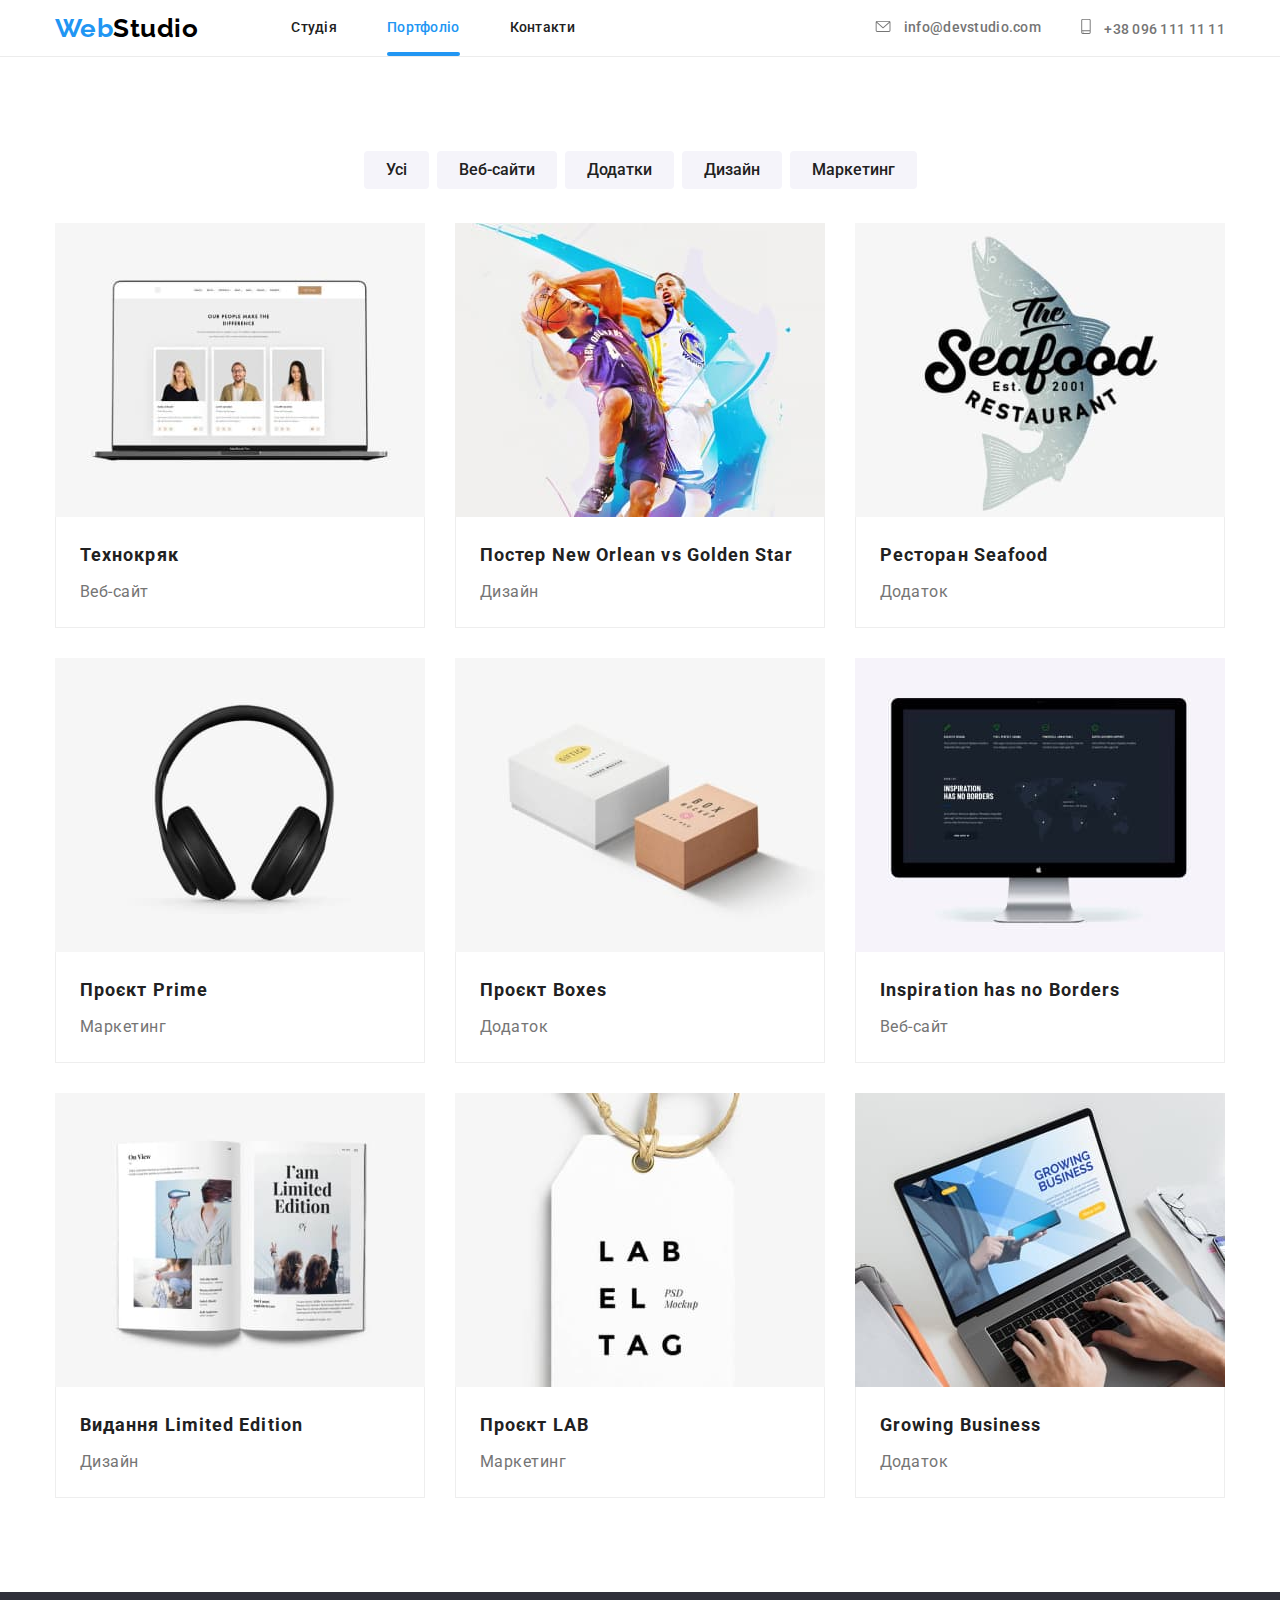
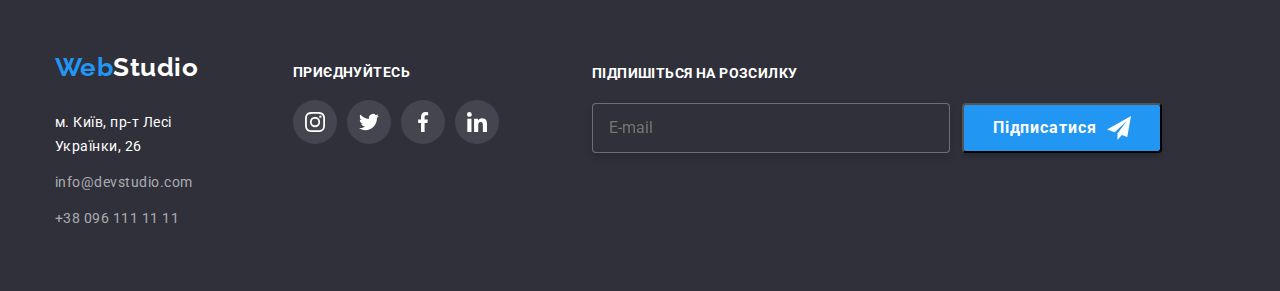
==== commit f2599650: "hw6 ready" ====
--- a/portfolio.html
+++ b/portfolio.html
@@ -1,249 +1,299 @@
 <!DOCTYPE html>
 <html lang="uk">
-<head>
-    <meta charset="UTF-8">
-    <meta http-equiv="X-UA-Compatible" content="IE=edge">
-    <meta name="viewport" content="width=device-width, initial-scale=1.0">
+  <head>
+    <meta charset="UTF-8" />
+    <meta http-equiv="X-UA-Compatible" content="IE=edge" />
+    <meta name="viewport" content="width=device-width, initial-scale=1.0" />
     <title>WebStudio. Портфоліо</title>
-    <link href="https://fonts.googleapis.com/css2?family=Raleway:wght@700&family=Roboto:wght@400;500;700;900&display=swap"
-        rel="stylesheet">
-    <link rel="stylesheet" href="https://cdnjs.cloudflare.com/ajax/libs/modern-normalize/1.1.0/modern-normalize.min.css">
-    <link rel="stylesheet" href="./css/styles.css">
-</head>
-<body>
+    <link
+      href="https://fonts.googleapis.com/css2?family=Raleway:wght@700&family=Roboto:wght@400;500;700;900&display=swap"
+      rel="stylesheet"
+    />
+    <link
+      rel="stylesheet"
+      href="https://cdnjs.cloudflare.com/ajax/libs/modern-normalize/1.1.0/modern-normalize.min.css"
+    />
+    <link rel="stylesheet" href="./css/styles.css" />
+  </head>
+  <body>
     <!--Page header-->
     <header class="page-header">
-        <div class="container">
+      <div class="container">
         <nav class="nav">
-            <!--Logo-->
-            <a href="/" class="logo">Web<span class="studio-header">Studio</span></a>
-            <!--Links to other pages-->
-            <ul class="site-nav list">
-                <li class="item"><a href="./index.html" class="link">Студія</a></li>
-                <li class="item"><a href="./portfolio.html" class="link current">Портфоліо</a></li>
-                <li class="item"><a href="" class="link">Контакти</a></li>
-            </ul>        
-        <!--Contacts-->
-        <ul class="contact-nav list">
-            <li class="item">
-                <a href="mailto:info@devstudio.com" class="link mail">
-                    <svg class="icon" width="16" height="12">
-                        <use href="./images/icons.svg#envelope"></use>
-                    </svg>                    
-                    info@devstudio.com
-                </a>
-            </li>
-            <li class="item">
-                <a href="tel:+380961111111" class="link tel">
-                    <svg class="icon" width="10" height="16">
-                        <use href="./images/icons.svg#smartphone"></use>
-                    </svg>
-                    +38 096 111 11 11
-                </a>
-            </li>
-        </ul>
+          <!--Logo-->
+          <a href="/" class="logo">Web<span class="studio-header">Studio</span></a>
+          <!--Links to other pages-->
+          <ul class="site-nav list">
+            <li class="item"><a href="./index.html" class="link">Студія</a></li>
+            <li class="item"><a href="./portfolio.html" class="link current">Портфоліо</a></li>
+            <li class="item"><a href="" class="link">Контакти</a></li>
+          </ul>
+          <!--Contacts-->
+          <ul class="contact-nav list">
+            <li class="item">
+              <a href="mailto:info@devstudio.com" class="link mail">
+                <svg class="icon" width="16" height="12">
+                  <use href="./images/icons.svg#envelope"></use>
+                </svg>
+                info@devstudio.com
+              </a>
+            </li>
+            <li class="item">
+              <a href="tel:+380961111111" class="link tel">
+                <svg class="icon" width="10" height="16">
+                  <use href="./images/icons.svg#smartphone"></use>
+                </svg>
+                +38 096 111 11 11
+              </a>
+            </li>
+          </ul>
         </nav>
-        </div>
+      </div>
     </header>
     <!-- Main content -->
     <main>
-        <section class="portfolio">
-            <div class="container">
-                <h1 hidden>Портфоліо</h1>
-                <!-- Buttons -->
-                <ul class="buttons list">
-                    <li class="item"><button class="link all" type="button">Усі</button></li>
-                    <li class="item"><button class="link" type="button">Веб-сайти</button></li>
-                    <li class="item"><button class="link" type="button">Додатки</button></li>
-                    <li class="item"><button class="link" type="button">Дизайн</button></li>
-                    <li class="item"><button class="link" type="button">Маркетинг</button></li>
-                </ul>
-                <!-- Projects -->
-                <ul class="works list">
-                    <li class="item">
-                        <article class="card">
-                            <a href="" class="service">
-                                <div class="thumb">
-                                    <img src="./images/img1.jpg" alt="Фото людей на мніторі" width="370">                                    
-                                    <p class="text-overlay">Ресурс пропонує комплексні пропозиції з різним рівнем функціоналу та сервісів. Все це дозволить відвідувачу отримати
-                                        вичерпні відомості про компанію чи приватну особу.</p>                                    
-                                </div>
-                                <div class="case">                                
-                                    <h2 class="title">Технокряк</h2>
-                                    <p class="text">Веб-сайт</p>
-                                </div>
-                            </a>
-                        </article>
-                    </li>
-                    <li class="item">
-                        <article class="card">
-                            <a href="" class="service">
-                                <div class="thumb">
-                                    <img src="./images/img2.jpg" alt="Баскетболісти" width="370">                                    
-                                    <p class="text-overlay">Ресурс пропонує комплексні пропозиції з різним рівнем функціоналу та сервісів. Все це
-                                        дозволить відвідувачу отримати вичерпні відомості про компанію чи приватну особу.</p>                                    
-                                </div>
-                                <div class="case">
-                                    <h2 class="title">Постер New Orlean vs Golden Star</h2>
-                                    <p class="text">Дизайн</p>
-                                </div>
-                            </a>
-                        </article>
-                    </li>
-                    <li class="item">
-                        <article class="card">
-                            <a href="" class="service">
-                                <div class="thumb">
-                                    <img src="./images/img3.jpg" alt="Логотип ресторану" width="370">                                    
-                                    <p class="text-overlay">Ресурс пропонує комплексні пропозиції з різним рівнем функціоналу та сервісів. Все це
-                                        дозволить відвідувачу отримати вичерпні відомості про компанію чи приватну особу.</p>                                
-                                </div>
-                                <div class="case">
-                                    <h2 class="title">Ресторан Seafood</h2>
-                                    <p class="text">Додаток</p>
-                                </div>
-                            </a>
-                        </article>
-                    </li>
-                    <li class="item">
-                        <article class="card">
-                            <a href="" class="service">
-                                <div class="thumb">
-                                    <img src="./images/img4.jpg" alt="Навухники" width="370">                                    
-                                    <p class="text-overlay">Ресурс пропонує комплексні пропозиції з різним рівнем функціоналу та сервісів. Все це
-                                        дозволить відвідувачу отримати вичерпні відомості про компанію чи приватну особу.</p>                                    
-                                </div>
-                                <div class="case">
-                                    <h2 class="title">Проєкт Prime</h2>
-                                    <p class="text">Маркетинг</p>
-                                </div>
-                            </a>
-                        </article>
-                    </li>
-                    <li class="item">
-                        <article class="card">
-                            <a href="" class="service">
-                                <div class="thumb">
-                                    <img src="./images/img5.jpg" alt="Коробки" width="370">                                    
-                                    <p class="text-overlay">Ресурс пропонує комплексні пропозиції з різним рівнем функціоналу та сервісів. Все це
-                                        дозволить відвідувачу отримати вичерпні відомості про компанію чи приватну особу.</p>                                    
-                                </div>
-                                <div class="case">
-                                    <h2 class="title">Проєкт Boxes</h2>
-                                    <p class="text">Додаток</p>
-                                </div>
-                            </a>
-                        </article>
-                    </li>
-                    <li class="item">
-                        <article class="card">
-                            <a href="" class="service">
-                                <div class="thumb">
-                                    <img src="./images/img6.jpg" alt="Монітор" width="370">                                    
-                                    <p class="text-overlay">Ресурс пропонує комплексні пропозиції з різним рівнем функціоналу та сервісів. Все це
-                                        дозволить відвідувачу отримати вичерпні відомості про компанію чи приватну особу.</p>                                    
-                                </div>
-                                <div class="case">
-                                    <h2 class="title">Inspiration has no Borders</h2>
-                                    <p class="text">Веб-сайт</p>
-                                </div>
-                            </a>
-                        </article>
-                    </li>
-                    <li class="item">
-                        <article class="card">
-                            <a href="" class="service">
-                                <div class="thumb">
-                                    <img src="./images/img7.jpg" alt="Журнал" width="370">                                    
-                                    <p class="text-overlay">Ресурс пропонує комплексні пропозиції з різним рівнем функціоналу та сервісів. Все це
-                                        дозволить відвідувачу отримати вичерпні відомості про компанію чи приватну особу.</p>                                    
-                                </div>
-                                <div class="case">
-                                    <h2 class="title">Видання Limited Edition</h2>
-                                    <p class="text">Дизайн</p>
-                                </div>
-                            </a>
-                        </article>
-                    </li>
-                    <li class="item">
-                        <article class="card">
-                            <a href="" class="service">
-                                <div class="thumb">
-                                    <img src="./images/img8.jpg" alt="Етикетка" width="370">                                    
-                                    <p class="text-overlay">Ресурс пропонує комплексні пропозиції з різним рівнем функціоналу та сервісів. Все це
-                                        дозволить відвідувачу отримати вичерпні відомості про компанію чи приватну особу.</p>                                    
-                                </div>
-                                <div class="case">
-                                    <h2 class="title">Проєкт LAB</h2>
-                                    <p class="text">Маркетинг</p>
-                                </div>
-                            </a>
-                        </article>
-                    </li>
-                    <li class="item">
-                        <article class="card">
-                            <a href="" class="service">
-                                <div class="thumb">
-                                    <img src="./images/img9.jpg" alt="Ноутбук" width="370">                                    
-                                    <p class="text-overlay">Ресурс пропонує комплексні пропозиції з різним рівнем функціоналу та сервісів. Все це
-                                        дозволить відвідувачу отримати вичерпні відомості про компанію чи приватну особу.</p>                                    
-                                </div>
-                                <div class="case">
-                                    <h2 class="title">Growing Business</h2>
-                                    <p class="text">Додаток</p>
-                                </div>
-                        </a>
-                        </article>
-                    </li>
-                </ul>                
-            </div>
-        </section>
+      <section class="portfolio">
+        <div class="container">
+          <h1 hidden>Портфоліо</h1>
+          <!-- Buttons -->
+          <ul class="buttons list">
+            <li class="item"><button class="link all" type="button">Усі</button></li>
+            <li class="item"><button class="link" type="button">Веб-сайти</button></li>
+            <li class="item"><button class="link" type="button">Додатки</button></li>
+            <li class="item"><button class="link" type="button">Дизайн</button></li>
+            <li class="item"><button class="link" type="button">Маркетинг</button></li>
+          </ul>
+          <!-- Projects -->
+          <ul class="works list">
+            <li class="item">
+              <article class="card">
+                <a href="" class="service">
+                  <div class="thumb">
+                    <img src="./images/img1.jpg" alt="Фото людей на мніторі" width="370" />
+                    <p class="text-overlay">
+                      Ресурс пропонує комплексні пропозиції з різним рівнем функціоналу та сервісів.
+                      Все це дозволить відвідувачу отримати вичерпні відомості про компанію чи
+                      приватну особу.
+                    </p>
+                  </div>
+                  <div class="case">
+                    <h2 class="title">Технокряк</h2>
+                    <p class="text">Веб-сайт</p>
+                  </div>
+                </a>
+              </article>
+            </li>
+            <li class="item">
+              <article class="card">
+                <a href="" class="service">
+                  <div class="thumb">
+                    <img src="./images/img2.jpg" alt="Баскетболісти" width="370" />
+                    <p class="text-overlay">
+                      Ресурс пропонує комплексні пропозиції з різним рівнем функціоналу та сервісів.
+                      Все це дозволить відвідувачу отримати вичерпні відомості про компанію чи
+                      приватну особу.
+                    </p>
+                  </div>
+                  <div class="case">
+                    <h2 class="title">Постер New Orlean vs Golden Star</h2>
+                    <p class="text">Дизайн</p>
+                  </div>
+                </a>
+              </article>
+            </li>
+            <li class="item">
+              <article class="card">
+                <a href="" class="service">
+                  <div class="thumb">
+                    <img src="./images/img3.jpg" alt="Логотип ресторану" width="370" />
+                    <p class="text-overlay">
+                      Ресурс пропонує комплексні пропозиції з різним рівнем функціоналу та сервісів.
+                      Все це дозволить відвідувачу отримати вичерпні відомості про компанію чи
+                      приватну особу.
+                    </p>
+                  </div>
+                  <div class="case">
+                    <h2 class="title">Ресторан Seafood</h2>
+                    <p class="text">Додаток</p>
+                  </div>
+                </a>
+              </article>
+            </li>
+            <li class="item">
+              <article class="card">
+                <a href="" class="service">
+                  <div class="thumb">
+                    <img src="./images/img4.jpg" alt="Навухники" width="370" />
+                    <p class="text-overlay">
+                      Ресурс пропонує комплексні пропозиції з різним рівнем функціоналу та сервісів.
+                      Все це дозволить відвідувачу отримати вичерпні відомості про компанію чи
+                      приватну особу.
+                    </p>
+                  </div>
+                  <div class="case">
+                    <h2 class="title">Проєкт Prime</h2>
+                    <p class="text">Маркетинг</p>
+                  </div>
+                </a>
+              </article>
+            </li>
+            <li class="item">
+              <article class="card">
+                <a href="" class="service">
+                  <div class="thumb">
+                    <img src="./images/img5.jpg" alt="Коробки" width="370" />
+                    <p class="text-overlay">
+                      Ресурс пропонує комплексні пропозиції з різним рівнем функціоналу та сервісів.
+                      Все це дозволить відвідувачу отримати вичерпні відомості про компанію чи
+                      приватну особу.
+                    </p>
+                  </div>
+                  <div class="case">
+                    <h2 class="title">Проєкт Boxes</h2>
+                    <p class="text">Додаток</p>
+                  </div>
+                </a>
+              </article>
+            </li>
+            <li class="item">
+              <article class="card">
+                <a href="" class="service">
+                  <div class="thumb">
+                    <img src="./images/img6.jpg" alt="Монітор" width="370" />
+                    <p class="text-overlay">
+                      Ресурс пропонує комплексні пропозиції з різним рівнем функціоналу та сервісів.
+                      Все це дозволить відвідувачу отримати вичерпні відомості про компанію чи
+                      приватну особу.
+                    </p>
+                  </div>
+                  <div class="case">
+                    <h2 class="title">Inspiration has no Borders</h2>
+                    <p class="text">Веб-сайт</p>
+                  </div>
+                </a>
+              </article>
+            </li>
+            <li class="item">
+              <article class="card">
+                <a href="" class="service">
+                  <div class="thumb">
+                    <img src="./images/img7.jpg" alt="Журнал" width="370" />
+                    <p class="text-overlay">
+                      Ресурс пропонує комплексні пропозиції з різним рівнем функціоналу та сервісів.
+                      Все це дозволить відвідувачу отримати вичерпні відомості про компанію чи
+                      приватну особу.
+                    </p>
+                  </div>
+                  <div class="case">
+                    <h2 class="title">Видання Limited Edition</h2>
+                    <p class="text">Дизайн</p>
+                  </div>
+                </a>
+              </article>
+            </li>
+            <li class="item">
+              <article class="card">
+                <a href="" class="service">
+                  <div class="thumb">
+                    <img src="./images/img8.jpg" alt="Етикетка" width="370" />
+                    <p class="text-overlay">
+                      Ресурс пропонує комплексні пропозиції з різним рівнем функціоналу та сервісів.
+                      Все це дозволить відвідувачу отримати вичерпні відомості про компанію чи
+                      приватну особу.
+                    </p>
+                  </div>
+                  <div class="case">
+                    <h2 class="title">Проєкт LAB</h2>
+                    <p class="text">Маркетинг</p>
+                  </div>
+                </a>
+              </article>
+            </li>
+            <li class="item">
+              <article class="card">
+                <a href="" class="service">
+                  <div class="thumb">
+                    <img src="./images/img9.jpg" alt="Ноутбук" width="370" />
+                    <p class="text-overlay">
+                      Ресурс пропонує комплексні пропозиції з різним рівнем функціоналу та сервісів.
+                      Все це дозволить відвідувачу отримати вичерпні відомості про компанію чи
+                      приватну особу.
+                    </p>
+                  </div>
+                  <div class="case">
+                    <h2 class="title">Growing Business</h2>
+                    <p class="text">Додаток</p>
+                  </div>
+                </a>
+              </article>
+            </li>
+          </ul>
+        </div>
+      </section>
     </main>
     <!-- Footer -->
     <footer class="footer">
-        <div class="container">
-            <div class="footer-contacts">
-                <a href="/" class="logo">Web<span class="studio-footer">Studio</span></a>
-                <address class="address">
-                    <p class="map">м. Київ, пр-т Лесі Українки, 26</p>
-                    <a href="mailto:info@devstudio.com" class="link mail">info@devstudio.com</a>
-                    <a href="tel:+380961111111" class="link tel">+38 096 111 11 11</a>
-                </address>
-            </div>
-            <div class="footer-join">
-                <h3 class="title">приєднуйтесь</h3>
-                <ul class="footer-join-list list">
-                    <li class="footer-soc-items">
-                        <a href="#" class="footer-soc-link link">
-                            <svg width="20" height="20" class="footer-soc-icons">
-                                <use href="./images/icons.svg#instagram"></use>
-                            </svg>
-                        </a>
-                    </li>
-                    <li class="footer-soc-items">
-                        <a href="#" class="footer-soc-link link">
-                            <svg width="20" height="20" class="footer-soc-icons">
-                                <use href="./images/icons.svg#twitter"></use>
-                            </svg>
-                        </a>
-                    </li>
-                    <li class="footer-soc-items">
-                        <a href="#" class="footer-soc-link link">
-                            <svg width="20" height="20" class="footer-soc-icons">
-                                <use href="./images/icons.svg#facebook"></use>
-                            </svg>
-                        </a>
-                    </li>
-                    <li class="footer-soc-items">
-                        <a href="#" class="footer-soc-link link">
-                            <svg width="20" height="20" class="footer-soc-icons">
-                                <use href="./images/icons.svg#linkedin"></use>
-                            </svg>
-                        </a>
-                    </li>
-                </ul>
-            </div>
+      <div class="container">
+        <div class="footer-contacts">
+          <a href="/" class="logo">Web<span class="studio-footer">Studio</span></a>
+          <address class="address">
+            <p class="map">м. Київ, пр-т Лесі Українки, 26</p>
+            <a href="mailto:info@devstudio.com" class="link mail">info@devstudio.com</a>
+            <a href="tel:+380961111111" class="link tel">+38 096 111 11 11</a>
+          </address>
         </div>
+        <div class="footer-join">
+          <h3 class="title">приєднуйтесь</h3>
+          <ul class="footer-join-list list">
+            <li class="footer-soc-items">
+              <a href="#" class="footer-soc-link link">
+                <svg width="20" height="20" class="footer-soc-icons">
+                  <use href="./images/icons.svg#instagram"></use>
+                </svg>
+              </a>
+            </li>
+            <li class="footer-soc-items">
+              <a href="#" class="footer-soc-link link">
+                <svg width="20" height="20" class="footer-soc-icons">
+                  <use href="./images/icons.svg#twitter"></use>
+                </svg>
+              </a>
+            </li>
+            <li class="footer-soc-items">
+              <a href="#" class="footer-soc-link link">
+                <svg width="20" height="20" class="footer-soc-icons">
+                  <use href="./images/icons.svg#facebook"></use>
+                </svg>
+              </a>
+            </li>
+            <li class="footer-soc-items">
+              <a href="#" class="footer-soc-link link">
+                <svg width="20" height="20" class="footer-soc-icons">
+                  <use href="./images/icons.svg#linkedin"></use>
+                </svg>
+              </a>
+            </li>
+          </ul>
+        </div>
+        <form class="footer-sub">
+          <label class="title" for="subscribe">підпишіться на розсилку</label>
+          <div class="sub-group">
+            <input
+              type="email"
+              name="subscribe"
+              class="sub-input"
+              id="subscribe"
+              placeholder="E-mail"
+            />
+            <button class="sub-btn" type="submit">
+              Підписатися
+              <svg width="24" height="24" class="sub-icon">
+                <use href="./images/icons.svg#icon-send"></use>
+              </svg>
+            </button>
+          </div>
+        </form>
+      </div>
     </footer>
-</body>
-</html>+  </body>
+</html>
--- a/css/styles.css
+++ b/css/styles.css
@@ -953,7 +953,7 @@
 
 .politic-input:checked + label::before {
   border: none;
-  background-image: url(/images/icon-check.jpg);
+  background-image: url(../images/icon-check.jpg);
   background-size: contain;
   background-origin: border-box;
 }
